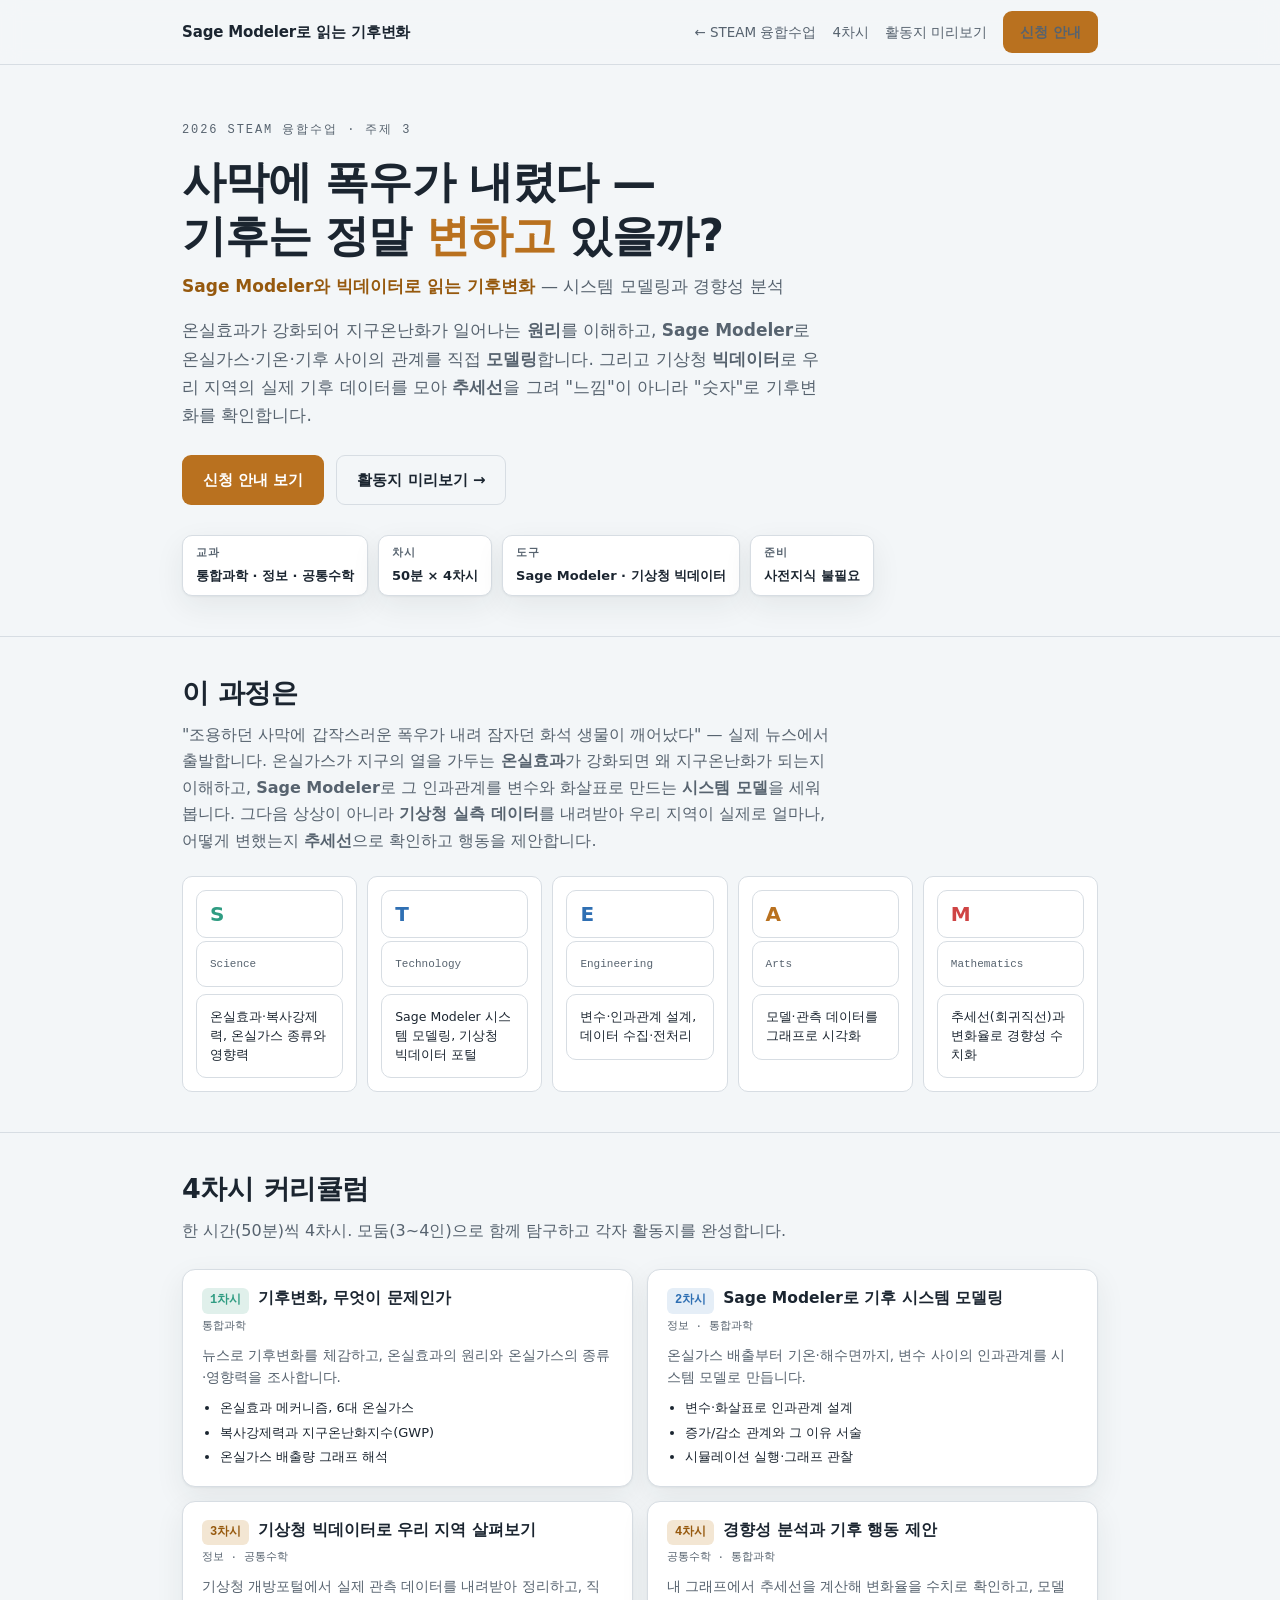
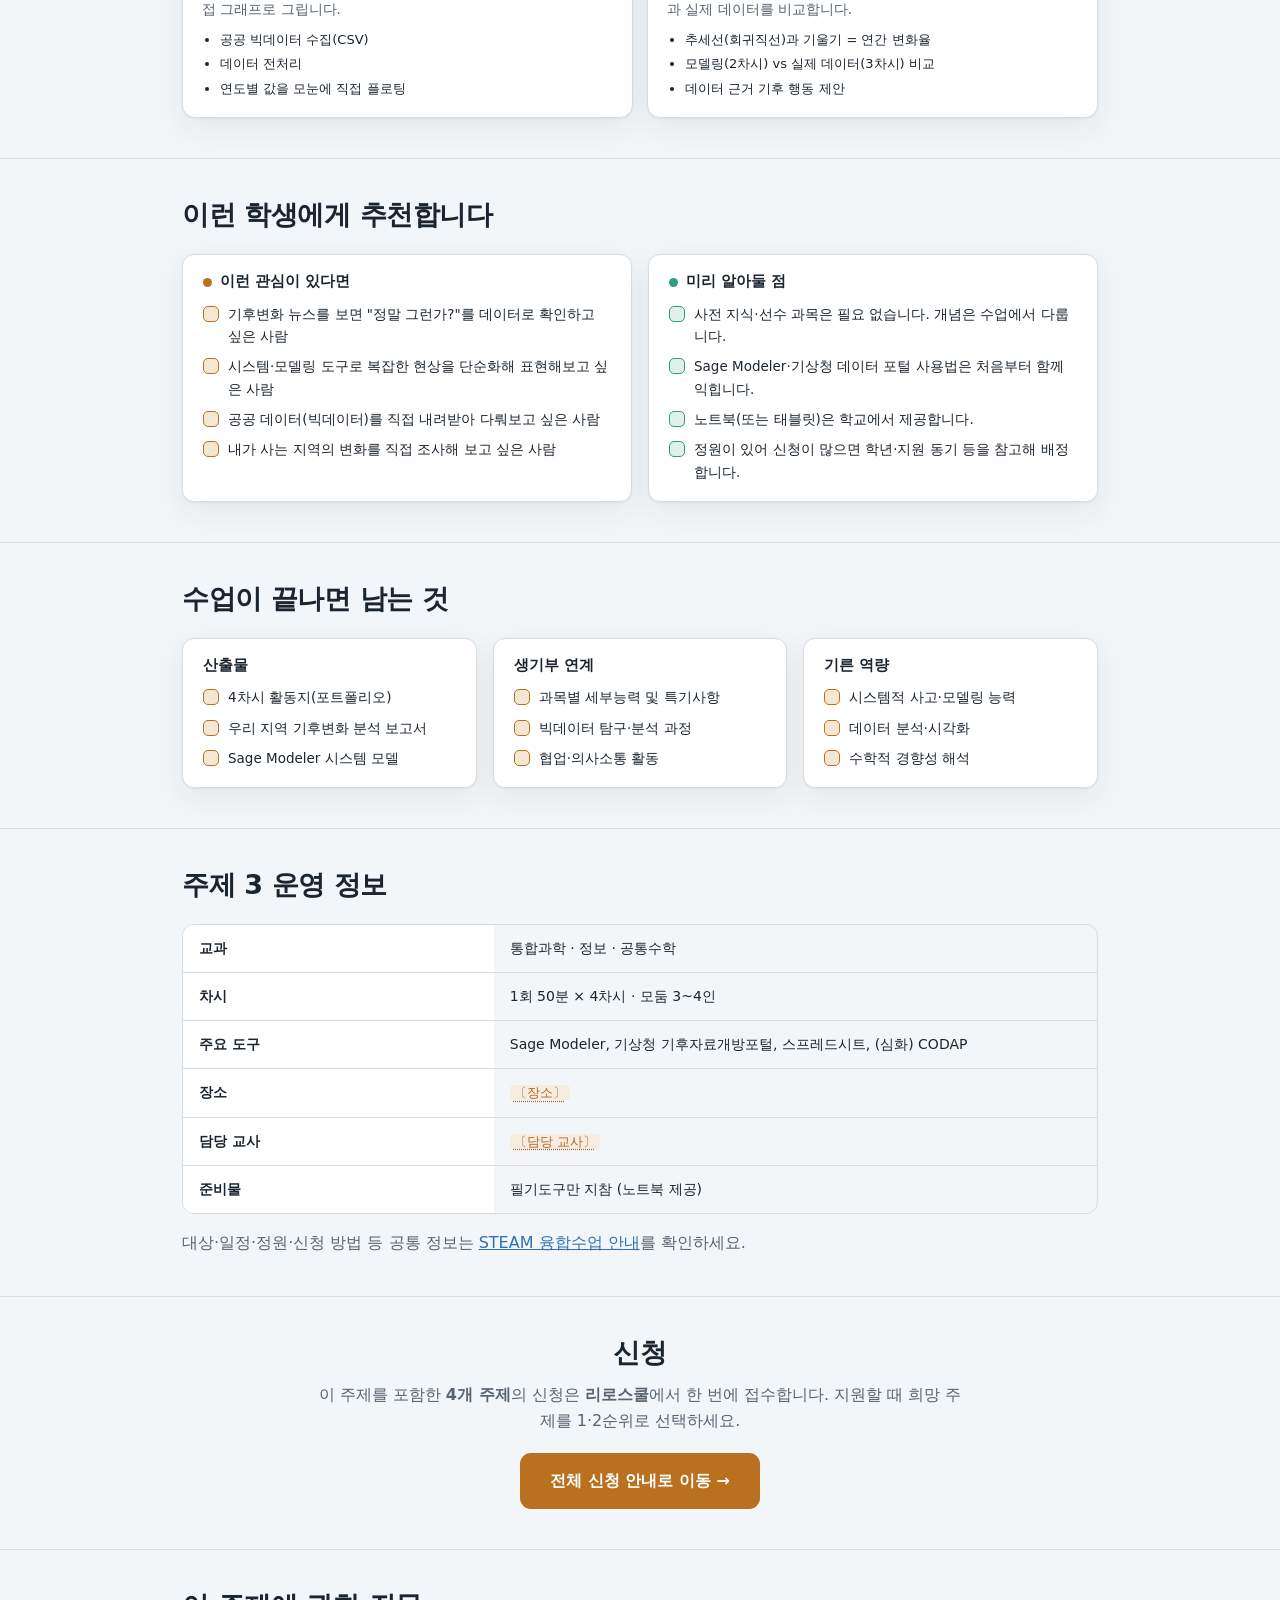
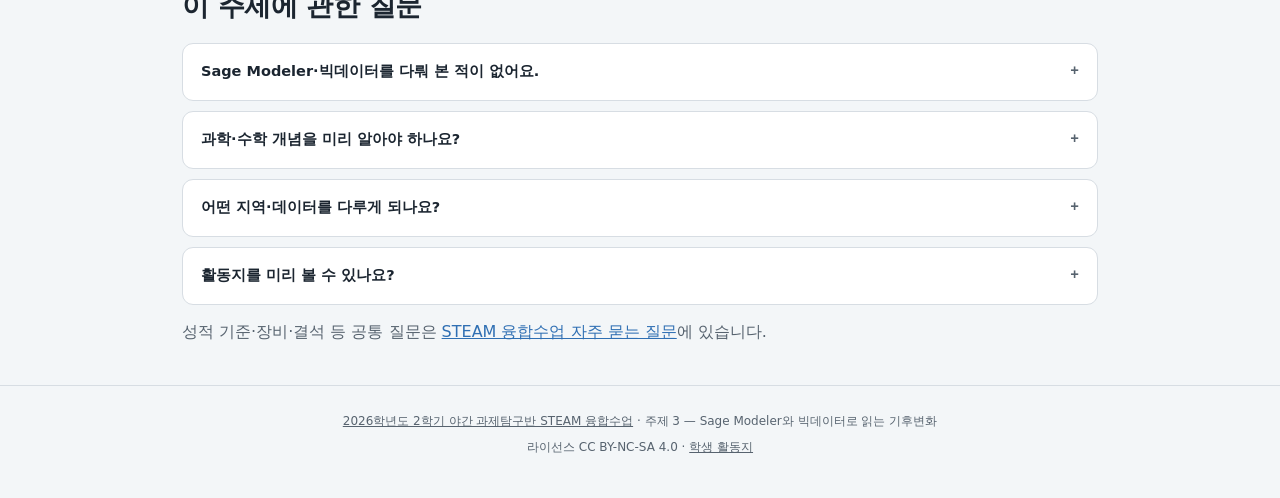
==== climate-modeling/index.html @ 99e0a5b5 "주제 3 추가: Sage Modeler와 빅데이터로 읽는 기후변화 (융합11 재구성) - climate-modeling/index.html: 주제 소개 (STEAM 매핑, 4차시 " ====
<!doctype html>
<html lang="ko">
<head>
<meta charset="utf-8">
<meta name="viewport" content="width=device-width, initial-scale=1">
<title>Sage Modeler와 빅데이터로 읽는 기후변화 — 시스템 모델링과 경향성 분석</title>
<meta name="description" content="통합과학·정보·공통수학을 잇는 4차시 STEAM 융합수업. 온실효과·지구온난화를 Sage Modeler로 시스템 모델링하고, 기상청 빅데이터로 우리 지역의 기후변화 경향성을 분석합니다.">
<link rel="icon" href="../favicon.svg">
<meta name="color-scheme" content="light dark">
<meta property="og:title" content="Sage Modeler와 빅데이터로 읽는 기후변화 — 시스템 모델링과 경향성 분석">
<meta property="og:description" content="온실효과부터 시스템 모델링, 기상청 빅데이터, 추세선 분석까지 — 기후변화를 데이터로 읽는 4차시 STEAM 융합수업.">
<meta property="og:type" content="website">

<!-- =========================================================================
  이 페이지는 STEAM 융합수업의 '주제 3' 상세 소개입니다.
  일정·정원·담당·신청 등 공통 정보와 신청 접수는 상위 허브(../index.html)에서 관리합니다.
  이 페이지에서 바꿀 것은 〔담당 교사〕〔장소〕 정도입니다.
========================================================================== -->

<style>
*,*::before,*::after{box-sizing:border-box}
html{color-scheme:light dark;scroll-behavior:smooth;scroll-padding-top:70px}
@media (prefers-reduced-motion:reduce){html{scroll-behavior:auto}}
img{max-width:100%}
[hidden]{display:none!important}

:root{
  --paper:#f3f6f8; --card:#ffffff; --ink:#1b2530; --ink-soft:#57636f; --line:#d7dde3;
  --acid:#cf4444; --base:#2f6fb3; --neutral:#2f9c82;
  --warm:#b9711f; --warm-deep:#96590e; --warm-bg:#f3e6d3;
  --acid-bg:#f8e7e6; --base-bg:#e5eef7; --neutral-bg:#e0f0eb;
  --tbd:#b06a2e; --tbd-bg:#f6ecdf;
  --shadow:0 1px 2px rgba(27,37,48,.05),0 10px 30px rgba(27,37,48,.07);
  --f-disp:"Gothic A1","IBM Plex Sans KR",system-ui,sans-serif;
  --f-body:"IBM Plex Sans KR","Noto Sans KR",system-ui,sans-serif;
  --f-mono:"IBM Plex Mono",ui-monospace,monospace;
}
@media (prefers-color-scheme:dark){:root:not([data-theme="light"]){
  --paper:#11171e; --card:#1a2330; --ink:#e7edf3; --ink-soft:#9aa7b4; --line:#2b3745;
  --acid:#e97a7a; --base:#7db2e2; --neutral:#54c6a8;
  --warm:#e2a355; --warm-deep:#f0bd7c; --warm-bg:#3a2c18;
  --acid-bg:#3a2422; --base-bg:#1e2f42; --neutral-bg:#163027;
  --tbd:#dba06a; --tbd-bg:#332a1e;
  --shadow:0 1px 2px rgba(0,0,0,.3),0 12px 34px rgba(0,0,0,.4);
}}
:root[data-theme="dark"]{
  --paper:#11171e; --card:#1a2330; --ink:#e7edf3; --ink-soft:#9aa7b4; --line:#2b3745;
  --acid:#e97a7a; --base:#7db2e2; --neutral:#54c6a8;
  --warm:#e2a355; --warm-deep:#f0bd7c; --warm-bg:#3a2c18;
  --acid-bg:#3a2422; --base-bg:#1e2f42; --neutral-bg:#163027;
  --tbd:#dba06a; --tbd-bg:#332a1e;
  --shadow:0 1px 2px rgba(0,0,0,.3),0 12px 34px rgba(0,0,0,.4);
}

body{margin:0;background:var(--paper);color:var(--ink);font-family:var(--f-body);
  font-size:16px;line-height:1.65;-webkit-text-size-adjust:100%}
h1,h2,h3{font-family:var(--f-disp);line-height:1.22;margin:0;text-wrap:balance}
p{margin:0}
a{color:var(--base)}
.wrap{max-width:960px;margin:0 auto;padding:0 22px}
.eyebrow{font-family:var(--f-mono);font-size:12px;letter-spacing:.16em;text-transform:uppercase;color:var(--ink-soft)}
.tbd{color:var(--tbd);background:var(--tbd-bg);border-radius:4px;padding:0 4px;
  text-decoration:underline dotted;text-underline-offset:3px;white-space:nowrap;font-size:.94em}

.top{position:sticky;top:0;z-index:20;background:var(--paper);border-bottom:1px solid var(--line)}
@supports (backdrop-filter:blur(1px)){.top{background:color-mix(in srgb,var(--paper) 84%,transparent);backdrop-filter:blur(9px)}}
.top-in{max-width:960px;margin:0 auto;padding:11px 22px;display:flex;align-items:center;gap:14px}
.top strong{font-family:var(--f-disp);font-weight:800;font-size:15px;letter-spacing:-.01em}
.top nav{margin-left:auto;display:flex;gap:16px;align-items:center}
.top nav a{font-size:13.5px;color:var(--ink-soft);text-decoration:none}
.top nav a:hover{color:var(--ink)}
.btn{font-family:var(--f-body);font-weight:600;font-size:14px;text-decoration:none;border-radius:9px;
  padding:9px 16px;display:inline-flex;align-items:center;gap:7px;cursor:pointer;border:1px solid transparent}
.btn-primary{background:var(--warm);color:#fff}
.btn-primary:hover{background:var(--warm-deep)}
.btn-ghost{background:transparent;color:var(--ink);border-color:var(--line)}
.btn-ghost:hover{border-color:var(--warm)}
.btn:focus-visible,.top nav a:focus-visible{outline:2px solid var(--warm);outline-offset:2px}
@media (max-width:640px){.top nav a.hide-sm{display:none}}

.hero{padding:56px 0 40px}
.hero h1{font-size:clamp(28px,5vw,44px);font-weight:800;letter-spacing:-.022em;margin:14px 0 10px}
.hero .tag{color:var(--warm)}
.hero .title-line{font-family:var(--f-disp);font-weight:700;font-size:clamp(14px,2vw,17px);
  color:var(--warm-deep);margin:0 0 16px}
.hero .title-line span{color:var(--ink-soft);font-weight:500}
.hero p.sub{max-width:60ch;font-size:clamp(15px,2vw,17px);color:var(--ink-soft)}
.hero .actions{display:flex;gap:12px;flex-wrap:wrap;margin-top:26px}
.hero .btn{padding:12px 20px;font-size:15px}
.chips{display:flex;flex-wrap:wrap;gap:10px;margin-top:30px}
.chip{background:var(--card);border:1px solid var(--line);border-radius:10px;padding:9px 13px;
  font-size:13px;display:flex;flex-direction:column;gap:2px;box-shadow:var(--shadow)}
.chip b{font-family:var(--f-mono);font-size:10.5px;letter-spacing:.08em;text-transform:uppercase;color:var(--ink-soft);font-weight:600}
.chip span{font-weight:600}

section.blk{padding:40px 0;border-top:1px solid var(--line)}
section.blk > .wrap > h2{font-size:clamp(20px,3vw,27px);font-weight:800;letter-spacing:-.015em}
section.blk > .wrap > p.intro{margin-top:12px;max-width:64ch;color:var(--ink-soft)}

.steam{display:grid;grid-template-columns:repeat(5,1fr);gap:10px;margin-top:22px}
@media (max-width:860px){.steam{grid-template-columns:1fr 1fr 1fr}}
@media (max-width:520px){.steam{grid-template-columns:1fr 1fr}}
.steam div{border:1px solid var(--line);border-radius:10px;padding:13px;background:var(--card)}
.steam .k{font-family:var(--f-disp);font-weight:800;font-size:20px;line-height:1}
.steam .t{font-size:11px;font-family:var(--f-mono);color:var(--ink-soft);margin:3px 0 7px}
.steam .d{font-size:12.5px;line-height:1.5}
.steam div:nth-child(1) .k{color:var(--neutral)}
.steam div:nth-child(2) .k{color:var(--base)}
.steam div:nth-child(3) .k{color:var(--base)}
.steam div:nth-child(4) .k{color:var(--warm)}
.steam div:nth-child(5) .k{color:var(--acid)}

.curr{display:grid;grid-template-columns:1fr 1fr;gap:14px;margin-top:24px}
@media (max-width:720px){.curr{grid-template-columns:1fr}}
.lesson{background:var(--card);border:1px solid var(--line);border-radius:13px;padding:18px 19px;box-shadow:var(--shadow)}
.lesson .h{display:flex;align-items:baseline;gap:9px}
.lesson .n{font-family:var(--f-mono);font-weight:600;font-size:12px;padding:3px 8px;border-radius:6px;background:var(--neutral-bg);color:var(--neutral)}
.lesson:nth-child(2) .n{background:var(--base-bg);color:var(--base)}
.lesson:nth-child(3) .n,.lesson:nth-child(4) .n{background:var(--warm-bg);color:var(--warm-deep)}
.lesson h3{font-size:15.5px;font-weight:700}
.lesson .sub{font-family:var(--f-mono);font-size:11px;color:var(--ink-soft);margin-top:3px}
.lesson p{font-size:13.5px;color:var(--ink-soft);margin-top:9px}
.lesson ul{margin:9px 0 0;padding-left:18px;font-size:13px}
.lesson li{margin-top:3px}

.two-col{display:grid;grid-template-columns:1fr 1fr;gap:16px;margin-top:22px}
.three-col{grid-template-columns:1fr 1fr 1fr}
@media (max-width:720px){.two-col,.three-col{grid-template-columns:1fr}}
.panel{background:var(--card);border:1px solid var(--line);border-radius:12px;padding:18px 20px;box-shadow:var(--shadow)}
.panel h3{font-size:14.5px;font-weight:700;display:flex;gap:8px;align-items:center}
.panel h3 .dot{width:9px;height:9px;border-radius:50%;flex:none}
.panel ul{margin:12px 0 0;padding:0;list-style:none;display:flex;flex-direction:column;gap:8px}
.panel li{font-size:13.5px;display:flex;gap:9px;align-items:flex-start}
.panel li::before{content:"";width:16px;height:16px;flex:none;margin-top:3px;border-radius:5px;
  background:var(--warm-bg);border:1px solid var(--warm)}
.panel.note li::before{background:var(--neutral-bg);border-color:var(--neutral)}

.tbl-wrap{overflow-x:auto;margin-top:22px;border:1px solid var(--line);border-radius:12px}
table{border-collapse:collapse;width:100%;font-size:14px;min-width:420px}
th,td{text-align:left;padding:12px 16px;border-bottom:1px solid var(--line)}
tr:last-child th,tr:last-child td{border-bottom:none}
th{width:34%;background:var(--card);font-family:var(--f-disp);font-weight:700;white-space:nowrap}

#apply .wrap{text-align:center}
.cta-big{margin-top:18px;font-size:16px;font-weight:700;padding:15px 30px;background:var(--warm);color:#fff;
  text-decoration:none;border-radius:11px;display:inline-flex;gap:9px;align-items:center}
.cta-big:hover{background:var(--warm-deep)}
.cta-big:focus-visible{outline:2px solid var(--warm);outline-offset:3px}

.faq{margin-top:20px;display:flex;flex-direction:column;gap:10px}
details{background:var(--card);border:1px solid var(--line);border-radius:11px;padding:2px 18px}
summary{font-weight:600;font-size:14.5px;padding:14px 0;cursor:pointer;list-style:none;display:flex;justify-content:space-between;gap:12px}
summary::-webkit-details-marker{display:none}
summary::after{content:"+";font-family:var(--f-mono);color:var(--ink-soft)}
details[open] summary::after{content:"–"}
details p{font-size:13.5px;color:var(--ink-soft);padding:0 0 16px}

footer{border-top:1px solid var(--line);padding:26px 22px 40px;text-align:center;font-size:12px;color:var(--ink-soft)}
footer a{color:var(--ink-soft)}
</style>
</head>
<body>

<header class="top">
  <div class="top-in">
    <strong>Sage Modeler로 읽는 기후변화</strong>
    <nav>
      <a href="../">← STEAM 융합수업</a>
      <a href="#curriculum" class="hide-sm">4차시</a>
      <a href="activity.html" class="hide-sm">활동지 미리보기</a>
      <a href="../#apply" class="btn btn-primary">신청 안내</a>
    </nav>
  </div>
</header>

<main>
  <section class="hero">
    <div class="wrap">
      <div class="eyebrow">2026 STEAM 융합수업 · 주제 3</div>
      <h1>사막에 폭우가 내렸다 —<br>기후는 정말 <span class="tag">변하고</span> 있을까?</h1>
      <p class="title-line">Sage Modeler와 빅데이터로 읽는 기후변화 <span>— 시스템 모델링과 경향성 분석</span></p>
      <p class="sub">온실효과가 강화되어 지구온난화가 일어나는 <b>원리</b>를 이해하고,
        <b>Sage Modeler</b>로 온실가스·기온·기후 사이의 관계를 직접 <b>모델링</b>합니다.
        그리고 기상청 <b>빅데이터</b>로 우리 지역의 실제 기후 데이터를 모아 <b>추세선</b>을 그려
        "느낌"이 아니라 "숫자"로 기후변화를 확인합니다.</p>
      <div class="actions">
        <a href="../#apply" class="btn btn-primary">신청 안내 보기</a>
        <a href="activity.html" class="btn btn-ghost">활동지 미리보기 →</a>
      </div>
      <div class="chips">
        <div class="chip"><b>교과</b><span>통합과학 · 정보 · 공통수학</span></div>
        <div class="chip"><b>차시</b><span>50분 × 4차시</span></div>
        <div class="chip"><b>도구</b><span>Sage Modeler · 기상청 빅데이터</span></div>
        <div class="chip"><b>준비</b><span>사전지식 불필요</span></div>
      </div>
    </div>
  </section>

  <section class="blk" id="about">
    <div class="wrap">
      <h2>이 과정은</h2>
      <p class="intro">"조용하던 사막에 갑작스러운 폭우가 내려 잠자던 화석 생물이 깨어났다" — 실제 뉴스에서 출발합니다.
        온실가스가 지구의 열을 가두는 <b>온실효과</b>가 강화되면 왜 지구온난화가 되는지 이해하고,
        <b>Sage Modeler</b>로 그 인과관계를 변수와 화살표로 만드는 <b>시스템 모델</b>을 세워 봅니다.
        그다음 상상이 아니라 <b>기상청 실측 데이터</b>를 내려받아 우리 지역이 실제로 얼마나, 어떻게 변했는지
        <b>추세선</b>으로 확인하고 행동을 제안합니다.</p>
      <div class="steam">
        <div><div class="k">S</div><div class="t">Science</div><div class="d">온실효과·복사강제력, 온실가스 종류와 영향력</div></div>
        <div><div class="k">T</div><div class="t">Technology</div><div class="d">Sage Modeler 시스템 모델링, 기상청 빅데이터 포털</div></div>
        <div><div class="k">E</div><div class="t">Engineering</div><div class="d">변수·인과관계 설계, 데이터 수집·전처리</div></div>
        <div><div class="k">A</div><div class="t">Arts</div><div class="d">모델·관측 데이터를 그래프로 시각화</div></div>
        <div><div class="k">M</div><div class="t">Mathematics</div><div class="d">추세선(회귀직선)과 변화율로 경향성 수치화</div></div>
      </div>
    </div>
  </section>

  <section class="blk" id="curriculum">
    <div class="wrap">
      <h2>4차시 커리큘럼</h2>
      <p class="intro">한 시간(50분)씩 4차시. 모둠(3~4인)으로 함께 탐구하고 각자 활동지를 완성합니다.</p>
      <div class="curr">
        <div class="lesson">
          <div class="h"><span class="n">1차시</span><h3>기후변화, 무엇이 문제인가</h3></div>
          <div class="sub">통합과학</div>
          <p>뉴스로 기후변화를 체감하고, 온실효과의 원리와 온실가스의 종류·영향력을 조사합니다.</p>
          <ul><li>온실효과 메커니즘, 6대 온실가스</li><li>복사강제력과 지구온난화지수(GWP)</li><li>온실가스 배출량 그래프 해석</li></ul>
        </div>
        <div class="lesson">
          <div class="h"><span class="n">2차시</span><h3>Sage Modeler로 기후 시스템 모델링</h3></div>
          <div class="sub">정보 · 통합과학</div>
          <p>온실가스 배출부터 기온·해수면까지, 변수 사이의 인과관계를 시스템 모델로 만듭니다.</p>
          <ul><li>변수·화살표로 인과관계 설계</li><li>증가/감소 관계와 그 이유 서술</li><li>시뮬레이션 실행·그래프 관찰</li></ul>
        </div>
        <div class="lesson">
          <div class="h"><span class="n">3차시</span><h3>기상청 빅데이터로 우리 지역 살펴보기</h3></div>
          <div class="sub">정보 · 공통수학</div>
          <p>기상청 개방포털에서 실제 관측 데이터를 내려받아 정리하고, 직접 그래프로 그립니다.</p>
          <ul><li>공공 빅데이터 수집(CSV)</li><li>데이터 전처리</li><li>연도별 값을 모눈에 직접 플로팅</li></ul>
        </div>
        <div class="lesson">
          <div class="h"><span class="n">4차시</span><h3>경향성 분석과 기후 행동 제안</h3></div>
          <div class="sub">공통수학 · 통합과학</div>
          <p>내 그래프에서 추세선을 계산해 변화율을 수치로 확인하고, 모델과 실제 데이터를 비교합니다.</p>
          <ul><li>추세선(회귀직선)과 기울기 = 연간 변화율</li><li>모델링(2차시) vs 실제 데이터(3차시) 비교</li><li>데이터 근거 기후 행동 제안</li></ul>
        </div>
      </div>
    </div>
  </section>

  <section class="blk">
    <div class="wrap">
      <h2>이런 학생에게 추천합니다</h2>
      <div class="two-col">
        <div class="panel">
          <h3><span class="dot" style="background:var(--warm)"></span>이런 관심이 있다면</h3>
          <ul>
            <li>기후변화 뉴스를 보면 "정말 그런가?"를 데이터로 확인하고 싶은 사람</li>
            <li>시스템·모델링 도구로 복잡한 현상을 단순화해 표현해보고 싶은 사람</li>
            <li>공공 데이터(빅데이터)를 직접 내려받아 다뤄보고 싶은 사람</li>
            <li>내가 사는 지역의 변화를 직접 조사해 보고 싶은 사람</li>
          </ul>
        </div>
        <div class="panel note">
          <h3><span class="dot" style="background:var(--neutral)"></span>미리 알아둘 점</h3>
          <ul>
            <li>사전 지식·선수 과목은 필요 없습니다. 개념은 수업에서 다룹니다.</li>
            <li>Sage Modeler·기상청 데이터 포털 사용법은 처음부터 함께 익힙니다.</li>
            <li>노트북(또는 태블릿)은 학교에서 제공합니다.</li>
            <li>정원이 있어 신청이 많으면 학년·지원 동기 등을 참고해 배정합니다.</li>
          </ul>
        </div>
      </div>
    </div>
  </section>

  <section class="blk">
    <div class="wrap">
      <h2>수업이 끝나면 남는 것</h2>
      <div class="two-col three-col">
        <div class="panel"><h3>산출물</h3><ul><li>4차시 활동지(포트폴리오)</li><li>우리 지역 기후변화 분석 보고서</li><li>Sage Modeler 시스템 모델</li></ul></div>
        <div class="panel"><h3>생기부 연계</h3><ul><li>과목별 세부능력 및 특기사항</li><li>빅데이터 탐구·분석 과정</li><li>협업·의사소통 활동</li></ul></div>
        <div class="panel"><h3>기른 역량</h3><ul><li>시스템적 사고·모델링 능력</li><li>데이터 분석·시각화</li><li>수학적 경향성 해석</li></ul></div>
      </div>
    </div>
  </section>

  <section class="blk" id="info">
    <div class="wrap">
      <h2>주제 3 운영 정보</h2>
      <div class="tbl-wrap">
        <table>
          <tbody>
            <tr><th>교과</th><td>통합과학 · 정보 · 공통수학</td></tr>
            <tr><th>차시</th><td>1회 50분 × 4차시 · 모둠 3~4인</td></tr>
            <tr><th>주요 도구</th><td>Sage Modeler, 기상청 기후자료개방포털, 스프레드시트, (심화) CODAP</td></tr>
            <tr><th>장소</th><td><span class="tbd">〔장소〕</span></td></tr>
            <tr><th>담당 교사</th><td><span class="tbd">〔담당 교사〕</span></td></tr>
            <tr><th>준비물</th><td>필기도구만 지참 (노트북 제공)</td></tr>
          </tbody>
        </table>
      </div>
      <p class="intro" style="margin-top:16px">대상·일정·정원·신청 방법 등 공통 정보는
        <a href="../#info">STEAM 융합수업 안내</a>를 확인하세요.</p>
    </div>
  </section>

  <section class="blk" id="apply">
    <div class="wrap" style="text-align:center">
      <h2>신청</h2>
      <p class="intro" style="margin:12px auto 0">이 주제를 포함한 <b>4개 주제</b>의 신청은
        <b>리로스쿨</b>에서 한 번에 접수합니다. 지원할 때 희망 주제를 1·2순위로 선택하세요.</p>
      <a class="cta-big" href="../#apply">전체 신청 안내로 이동 →</a>
    </div>
  </section>

  <section class="blk">
    <div class="wrap">
      <h2>이 주제에 관한 질문</h2>
      <div class="faq">
        <details><summary>Sage Modeler·빅데이터를 다뤄 본 적이 없어요.</summary><p>괜찮습니다. 두 도구 모두 처음 쓰는 학생 기준으로 예제를 따라 하며 사용법부터 익힙니다.</p></details>
        <details><summary>과학·수학 개념을 미리 알아야 하나요?</summary><p>아니요. 온실효과, 복사강제력, 추세선(기울기) 개념은 모두 활동 안에서 처음부터 다룹니다.</p></details>
        <details><summary>어떤 지역·데이터를 다루게 되나요?</summary><p>기상청이 공개하는 관측 자료 중 폭염일수·열대야일수 등 지구온난화와 관련된 항목을 모둠이 정해 우리 지역(또는 원하는 지역) 데이터를 내려받아 분석합니다.</p></details>
        <details><summary>활동지를 미리 볼 수 있나요?</summary><p>네. <a href="activity.html">활동지 미리보기</a>에서 실제로 채우게 될 내용을 확인할 수 있습니다.</p></details>
      </div>
      <p class="intro" style="margin-top:14px">성적 기준·장비·결석 등 공통 질문은
        <a href="../#faq">STEAM 융합수업 자주 묻는 질문</a>에 있습니다.</p>
    </div>
  </section>
</main>

<footer>
  <p><a href="../">2026학년도 2학기 야간 과제탐구반 STEAM 융합수업</a> · 주제 3 — Sage Modeler와 빅데이터로 읽는 기후변화</p>
  <p style="margin-top:6px">라이선스 CC BY-NC-SA 4.0 · <a href="activity.html">학생 활동지</a></p>
</footer>

</body>
</html>
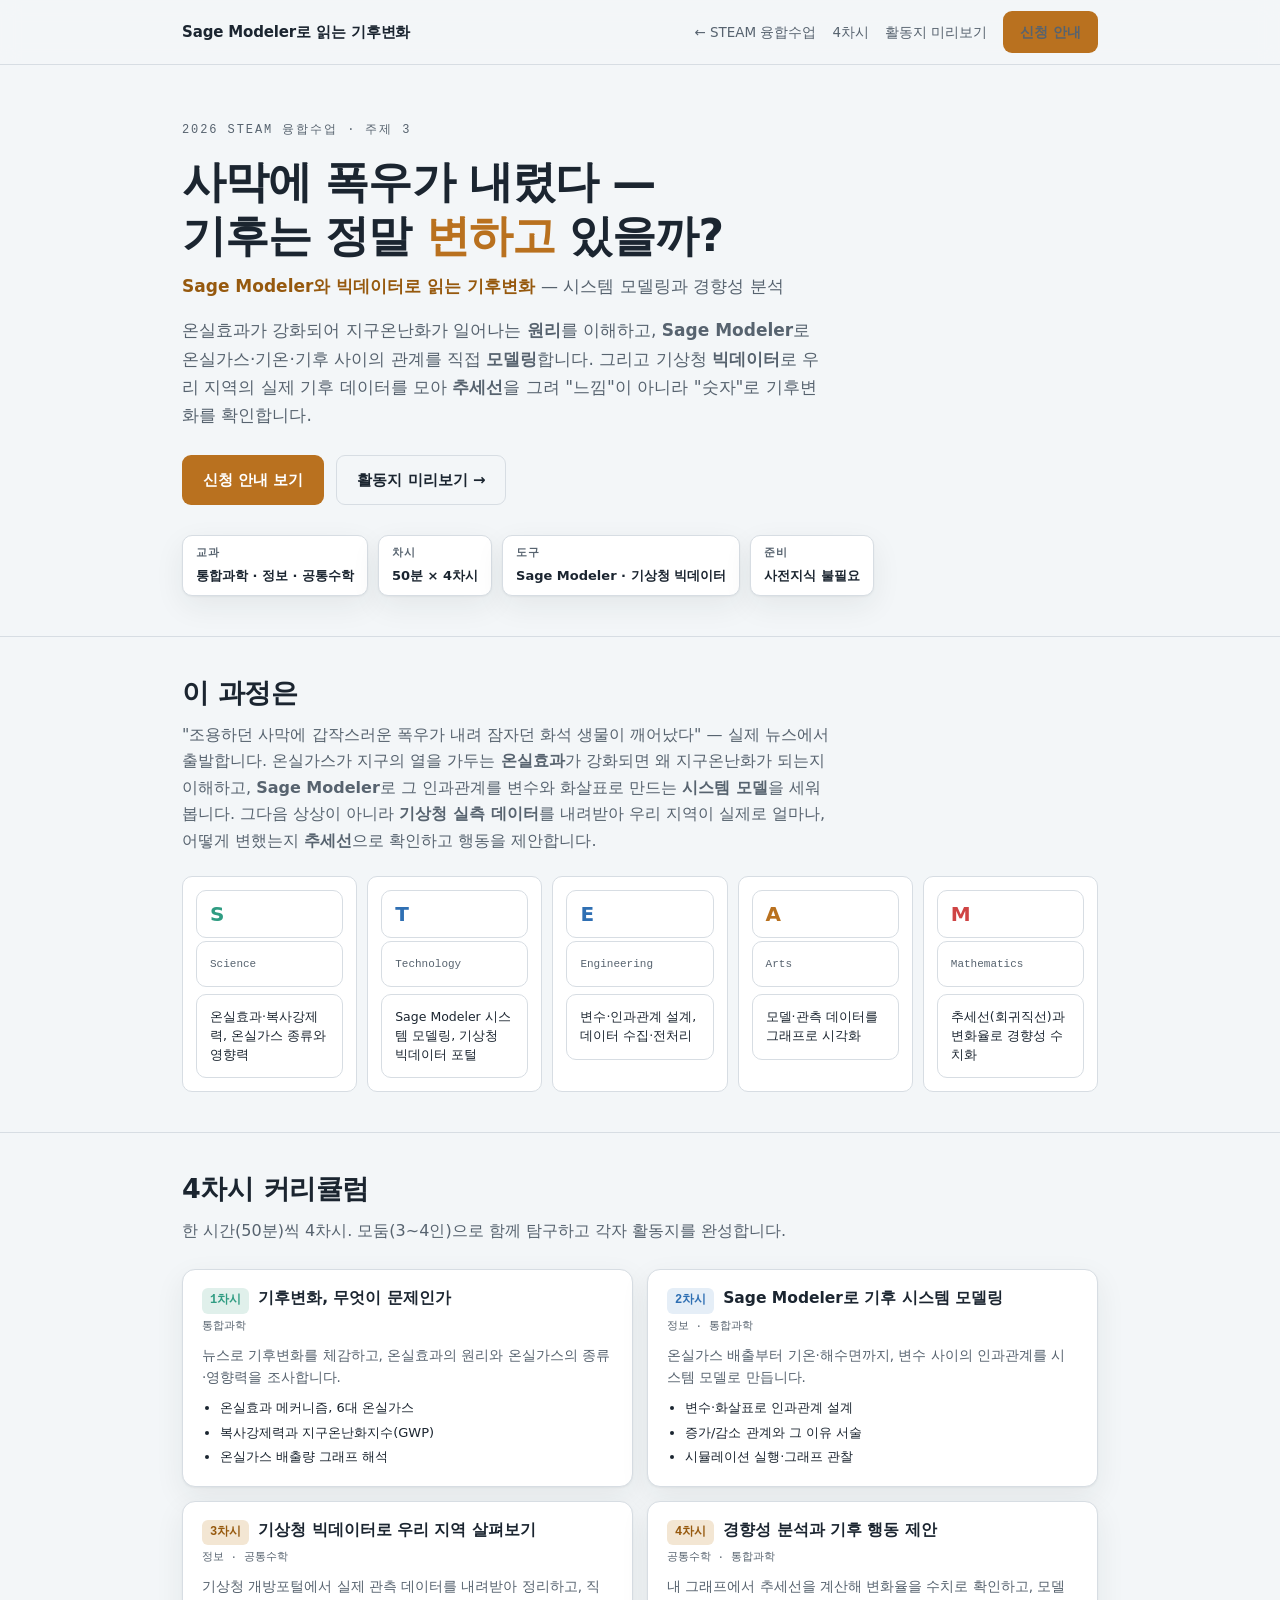
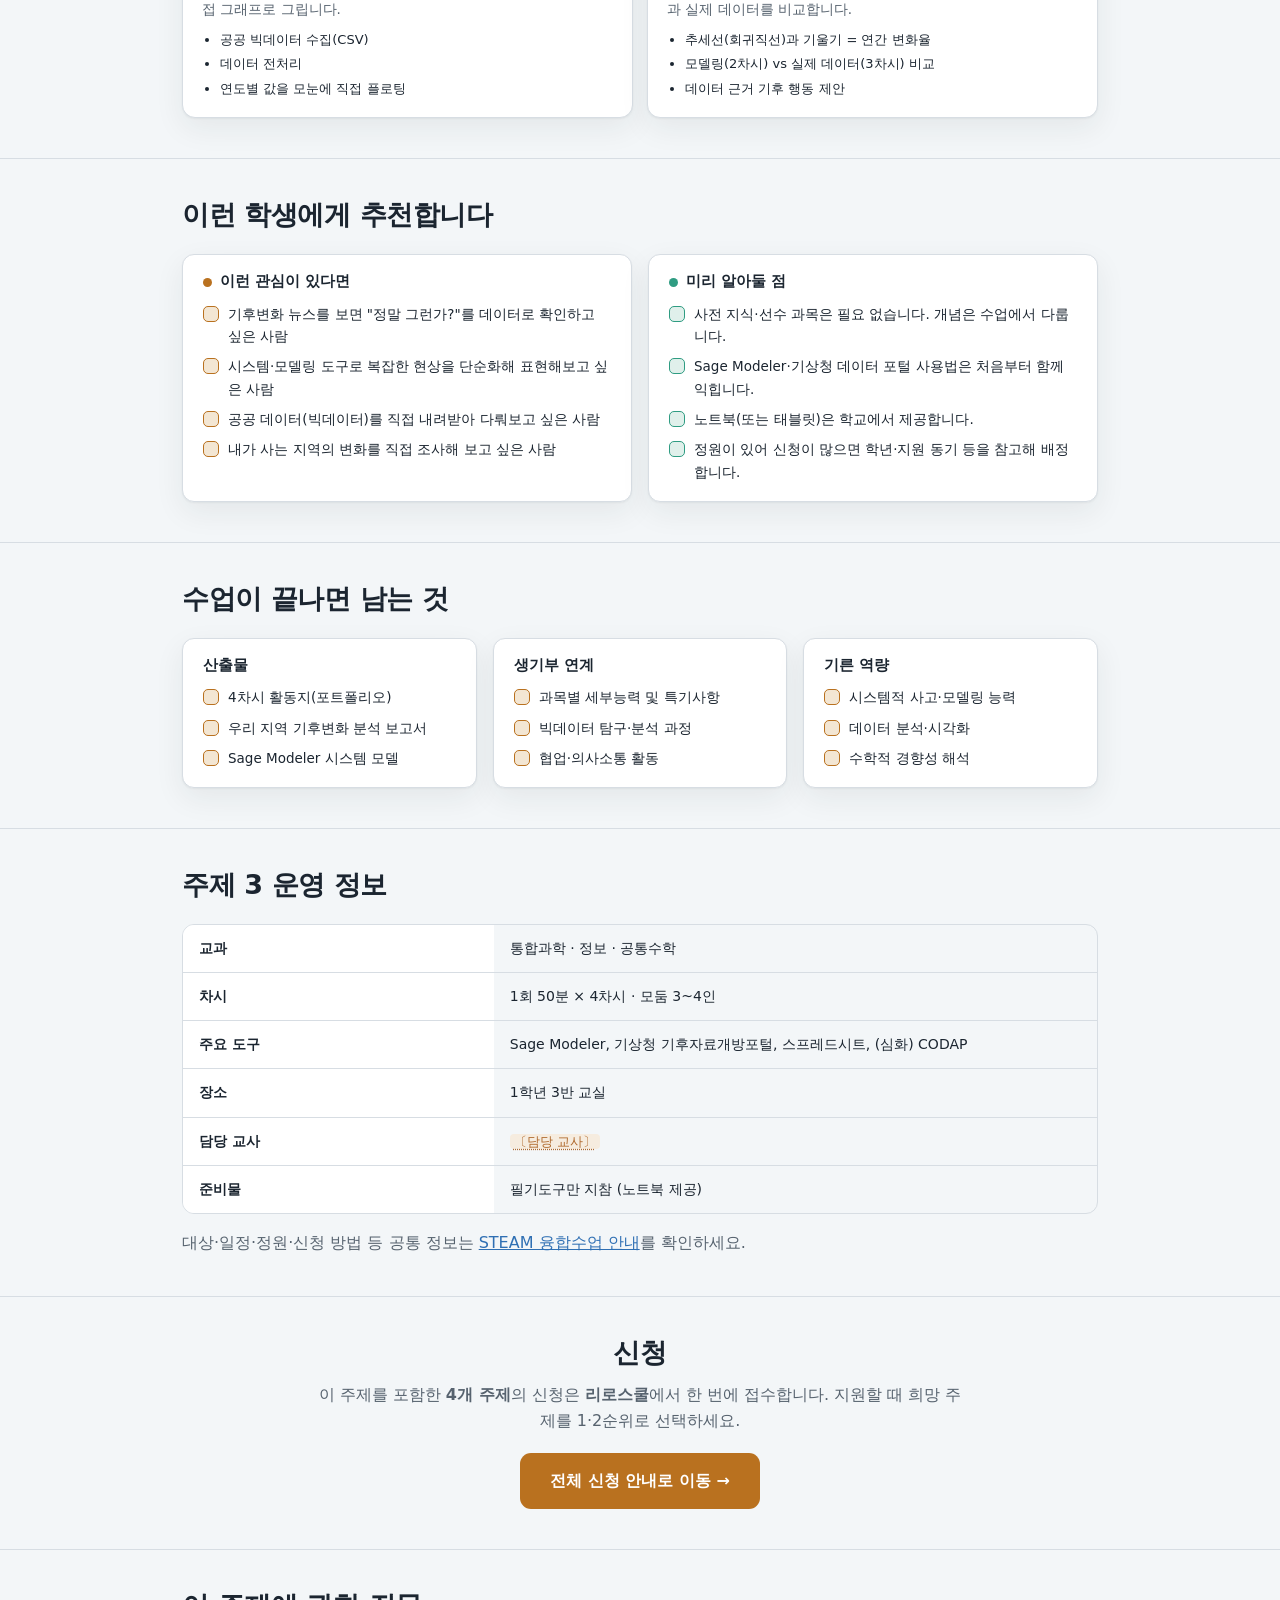
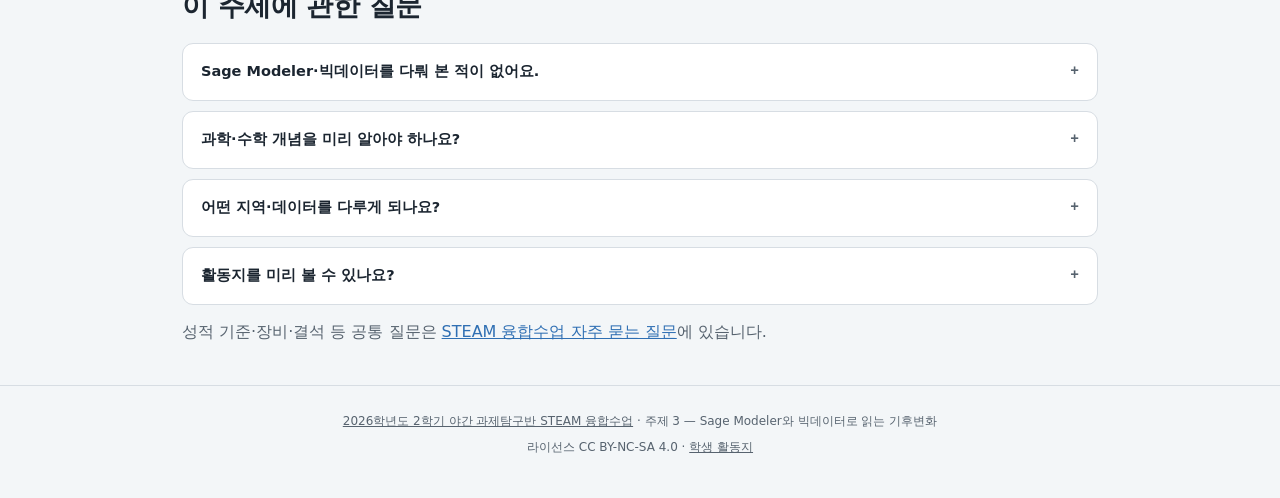
==== commit d59ded42: "운영 장소 확정 반영: 1학년 1~4반 교실 (주제별 배정) apps-script/DocGenerator.gs 커밋 누락분 추가 (제출 시 개별 문서 자동 생성 기능).  Co-A" ====
--- a/climate-modeling/index.html
+++ b/climate-modeling/index.html
@@ -14,7 +14,7 @@
 <!-- =========================================================================
   이 페이지는 STEAM 융합수업의 '주제 3' 상세 소개입니다.
   일정·정원·담당·신청 등 공통 정보와 신청 접수는 상위 허브(../index.html)에서 관리합니다.
-  이 페이지에서 바꿀 것은 〔담당 교사〕〔장소〕 정도입니다.
+  이 페이지에서 바꿀 것은 〔담당 교사〕 정도입니다. (장소는 1학년 3반 교실로 확정)
 ========================================================================== -->
 
 <style>
@@ -293,7 +293,7 @@
             <tr><th>교과</th><td>통합과학 · 정보 · 공통수학</td></tr>
             <tr><th>차시</th><td>1회 50분 × 4차시 · 모둠 3~4인</td></tr>
             <tr><th>주요 도구</th><td>Sage Modeler, 기상청 기후자료개방포털, 스프레드시트, (심화) CODAP</td></tr>
-            <tr><th>장소</th><td><span class="tbd">〔장소〕</span></td></tr>
+            <tr><th>장소</th><td>1학년 3반 교실</td></tr>
             <tr><th>담당 교사</th><td><span class="tbd">〔담당 교사〕</span></td></tr>
             <tr><th>준비물</th><td>필기도구만 지참 (노트북 제공)</td></tr>
           </tbody>
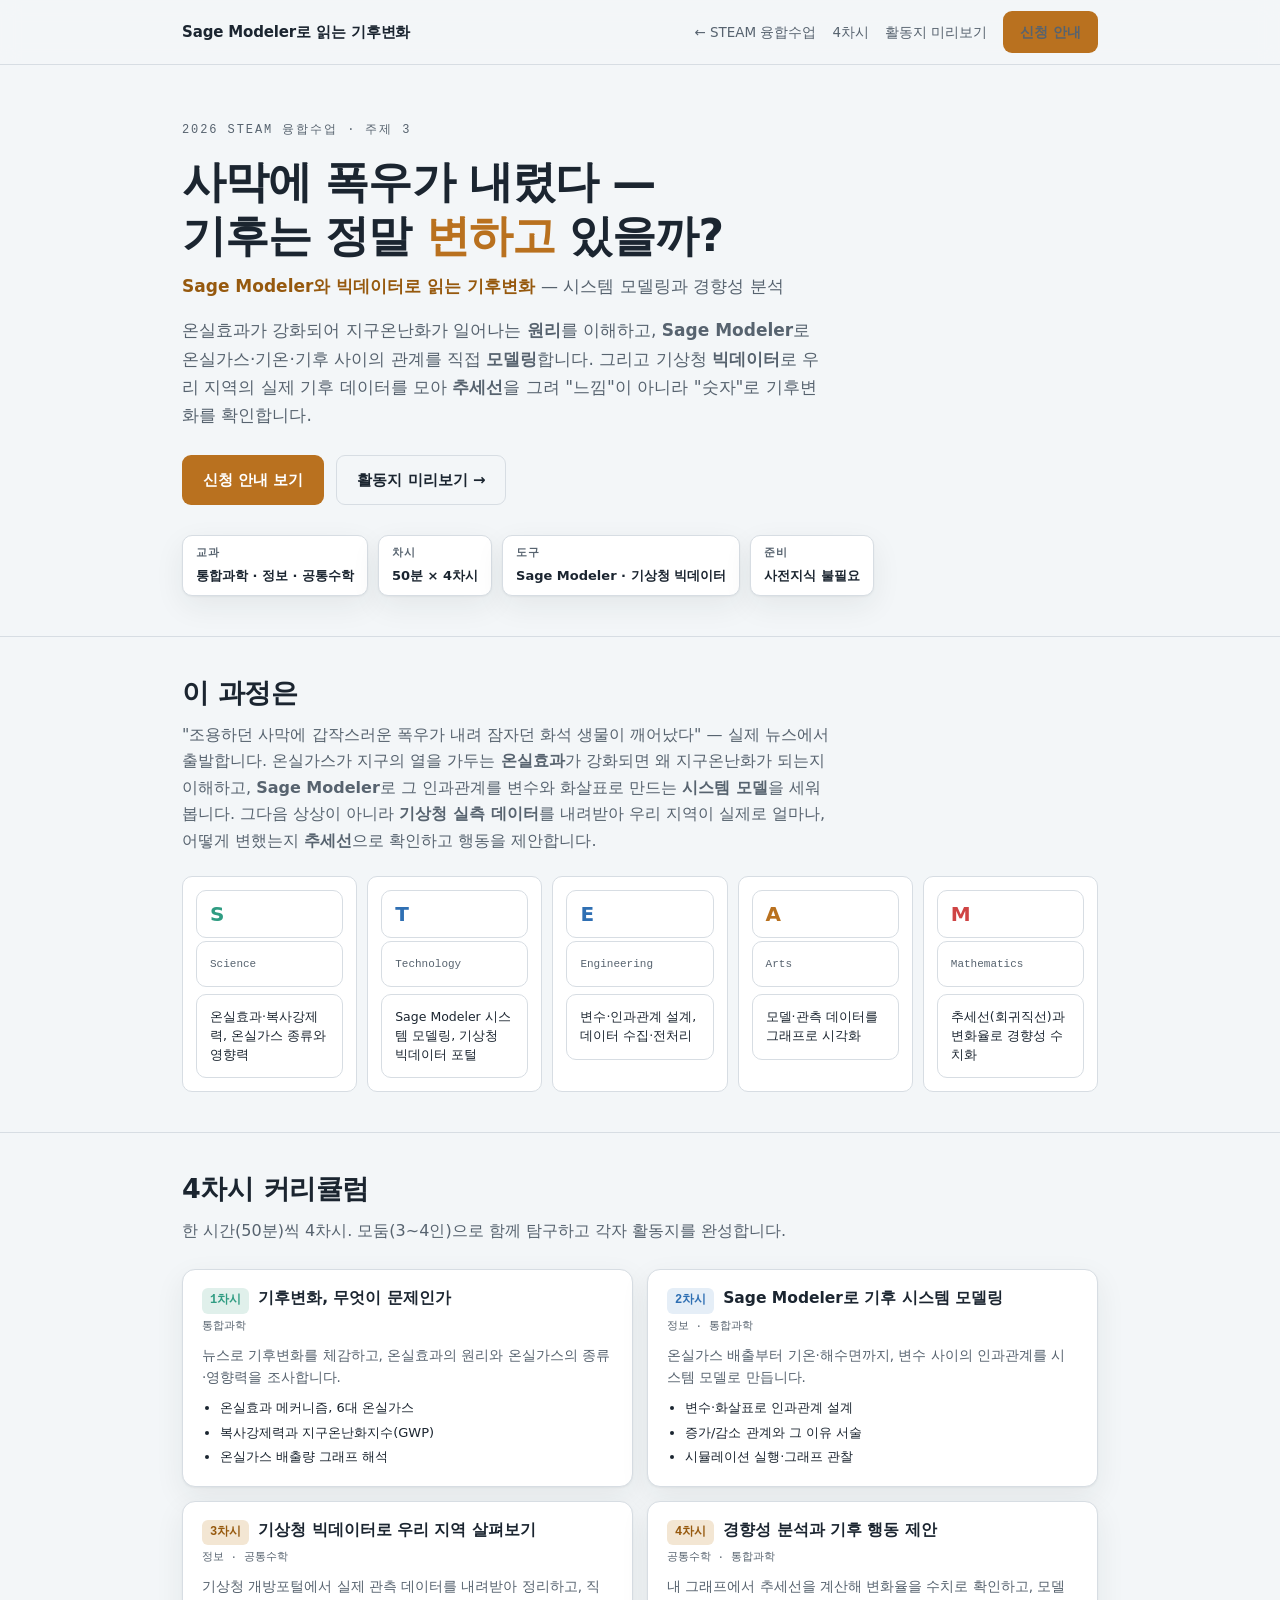
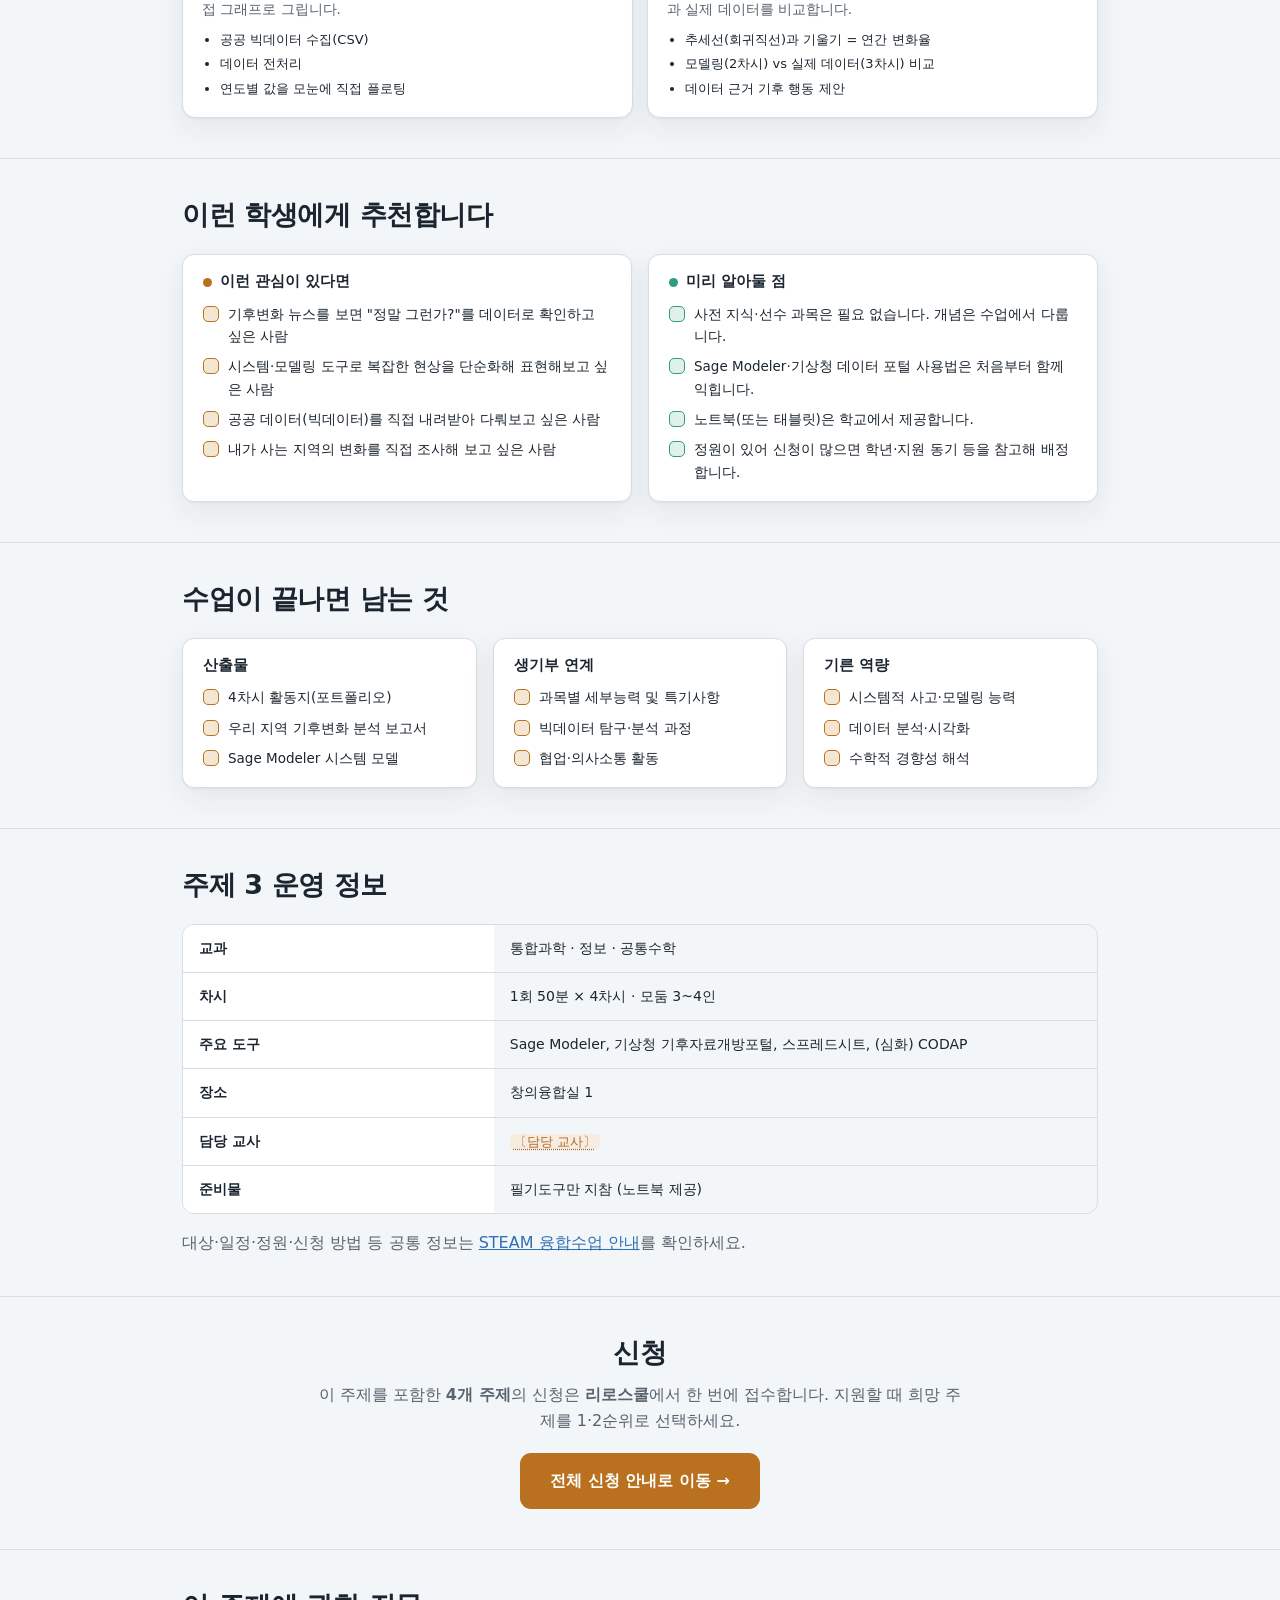
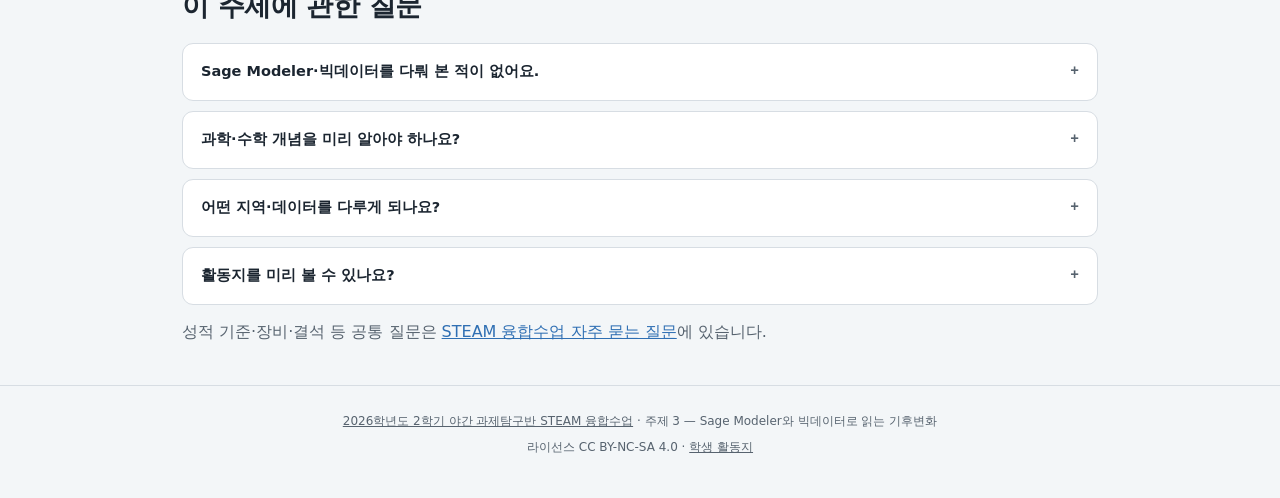
==== commit 68ff8751: "실제 운영 장소를 창의융합실 1로 정정 (1학년 1~4반 교실에서 변경) Co-Authored-By: Claude Sonnet 5 <noreply@anthropic.com>" ====
--- a/climate-modeling/index.html
+++ b/climate-modeling/index.html
@@ -14,7 +14,7 @@
 <!-- =========================================================================
   이 페이지는 STEAM 융합수업의 '주제 3' 상세 소개입니다.
   일정·정원·담당·신청 등 공통 정보와 신청 접수는 상위 허브(../index.html)에서 관리합니다.
-  이 페이지에서 바꿀 것은 〔담당 교사〕 정도입니다. (장소는 1학년 3반 교실로 확정)
+  이 페이지에서 바꿀 것은 〔담당 교사〕 정도입니다. (장소는 창의융합실 1로 확정)
 ========================================================================== -->
 
 <style>
@@ -293,7 +293,7 @@
             <tr><th>교과</th><td>통합과학 · 정보 · 공통수학</td></tr>
             <tr><th>차시</th><td>1회 50분 × 4차시 · 모둠 3~4인</td></tr>
             <tr><th>주요 도구</th><td>Sage Modeler, 기상청 기후자료개방포털, 스프레드시트, (심화) CODAP</td></tr>
-            <tr><th>장소</th><td>1학년 3반 교실</td></tr>
+            <tr><th>장소</th><td>창의융합실 1</td></tr>
             <tr><th>담당 교사</th><td><span class="tbd">〔담당 교사〕</span></td></tr>
             <tr><th>준비물</th><td>필기도구만 지참 (노트북 제공)</td></tr>
           </tbody>
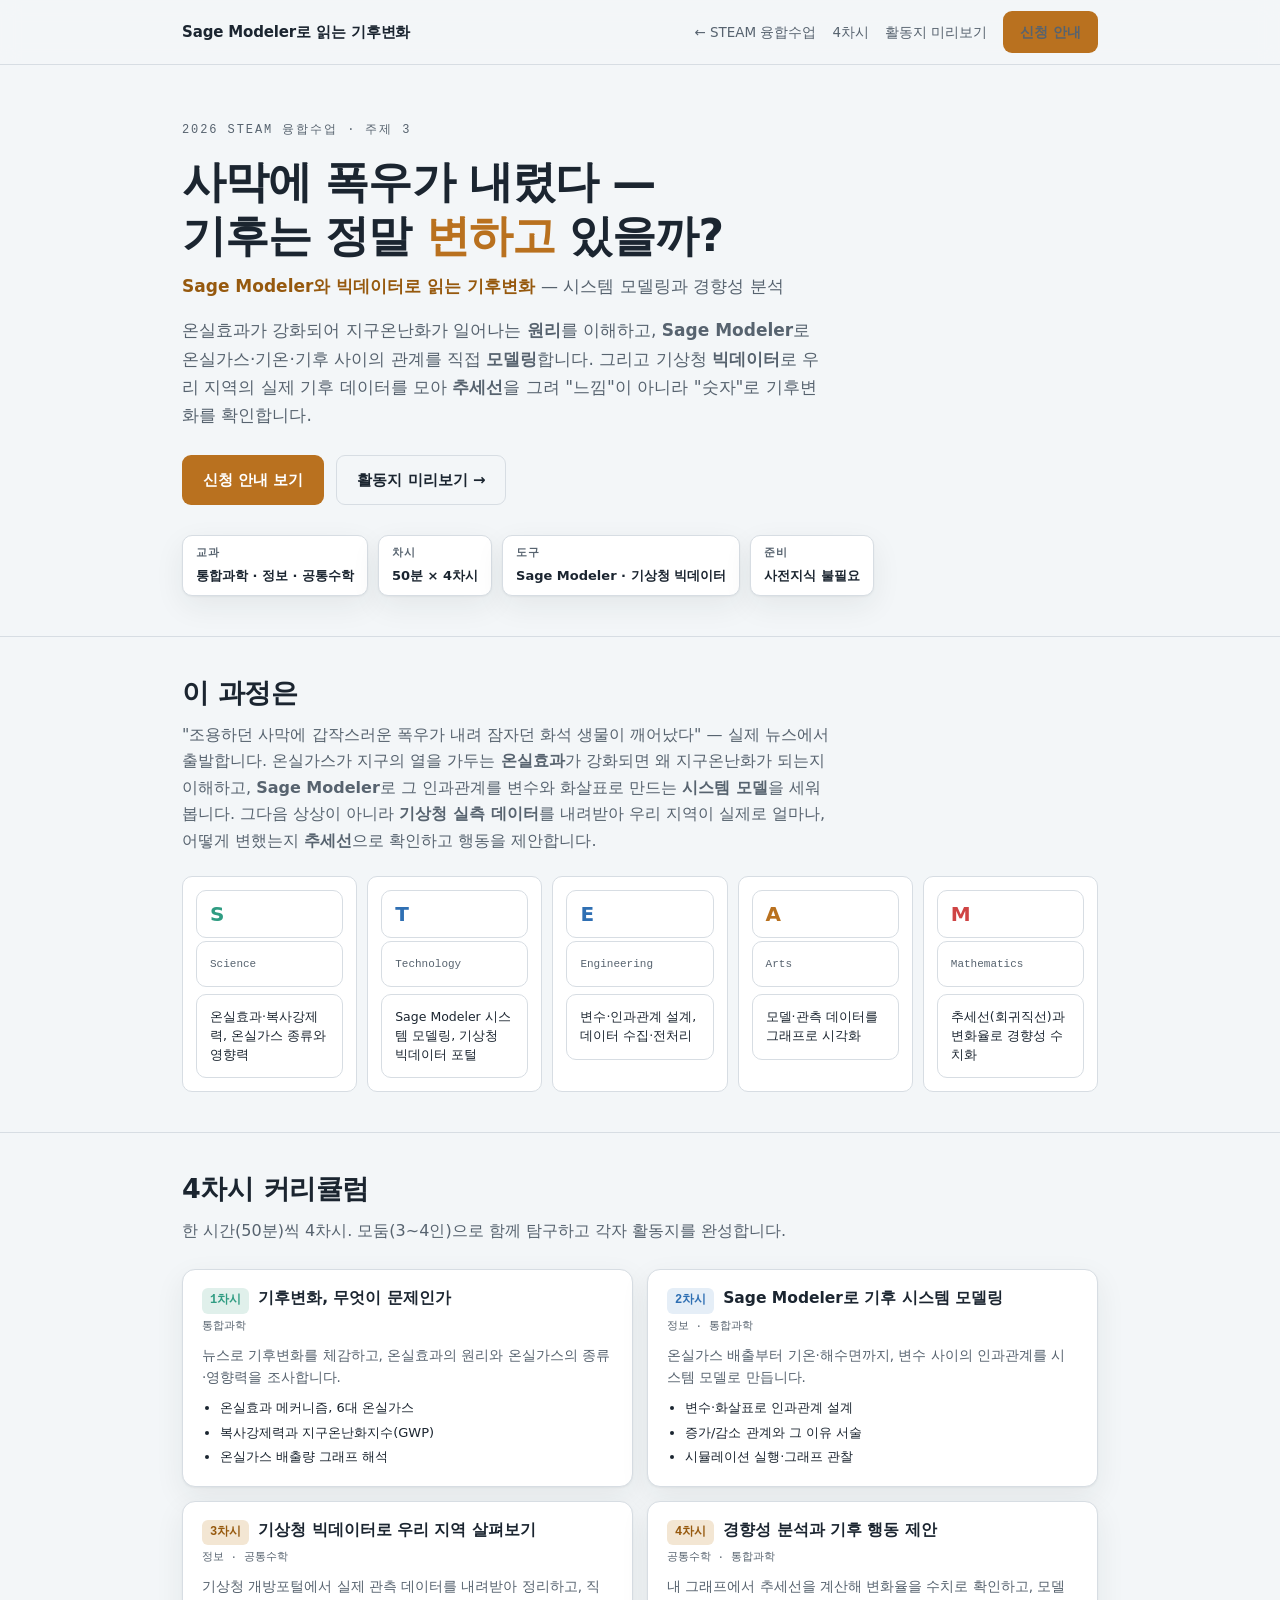
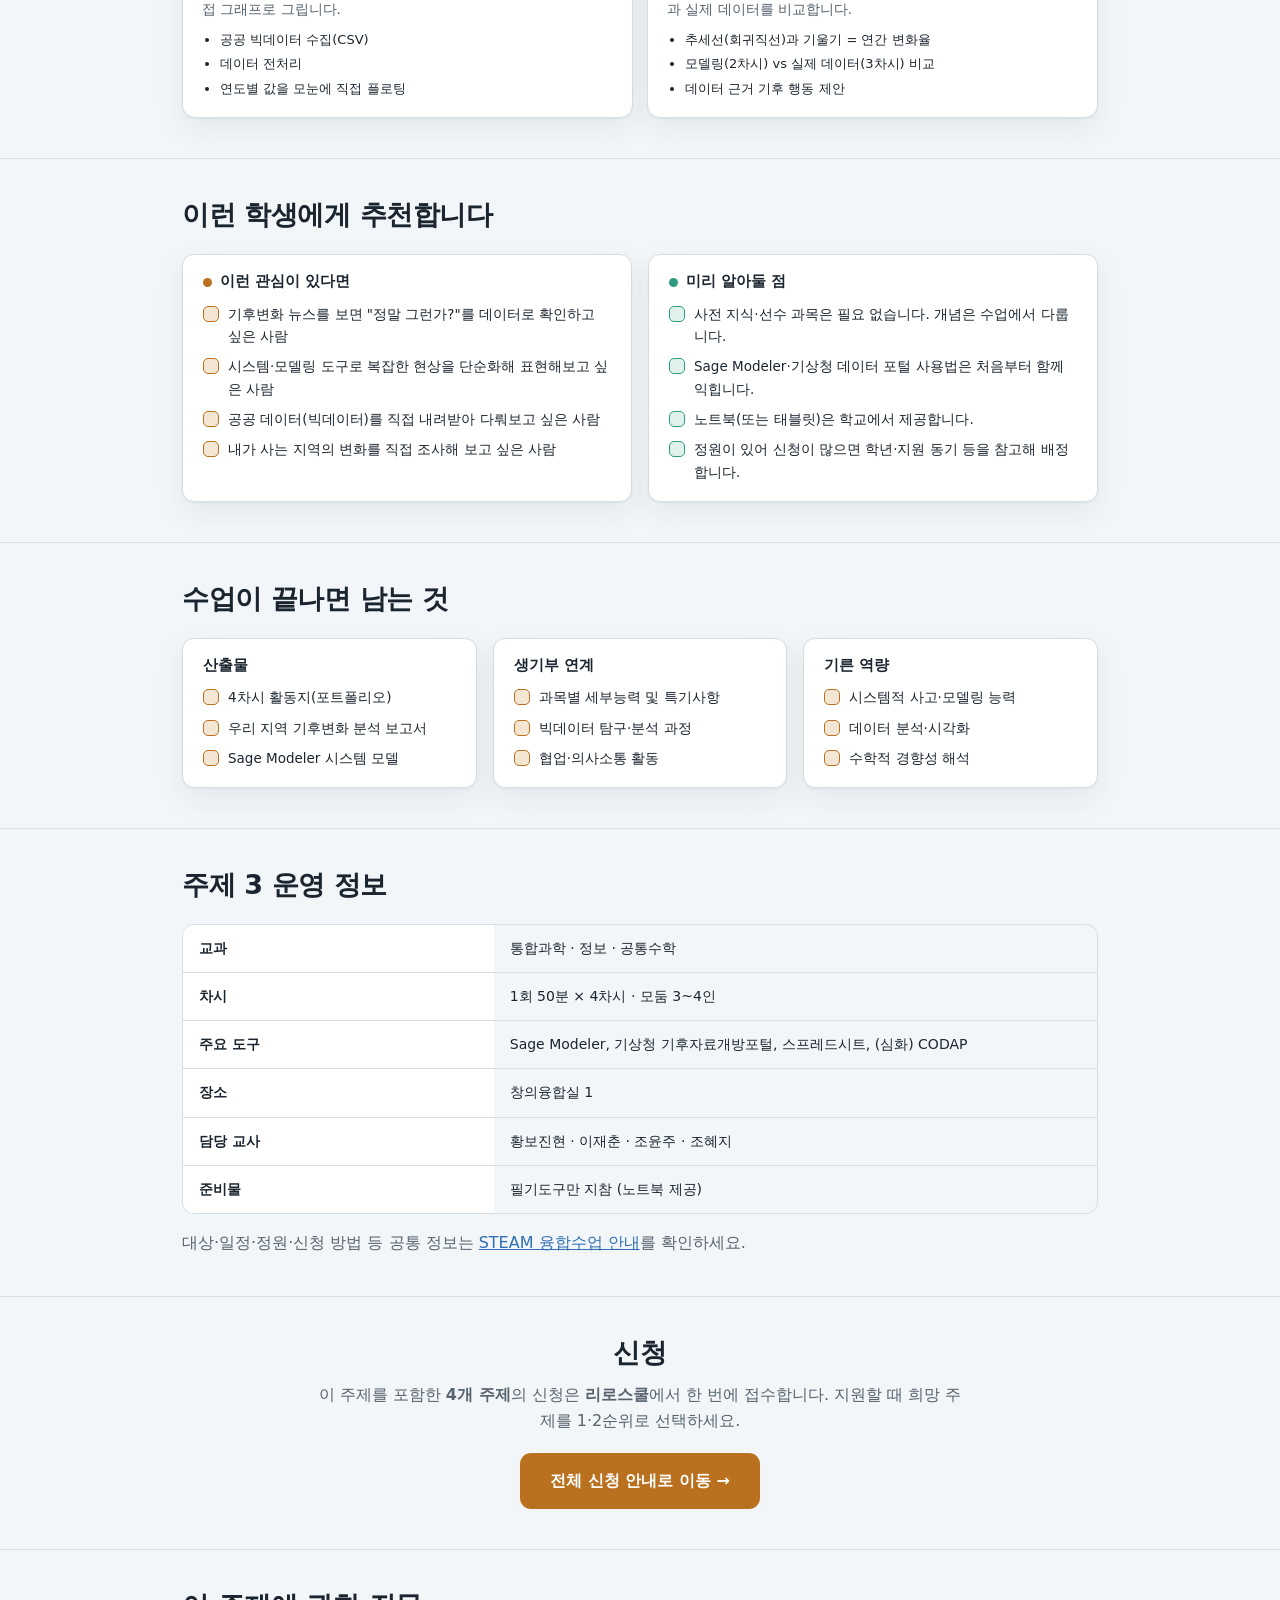
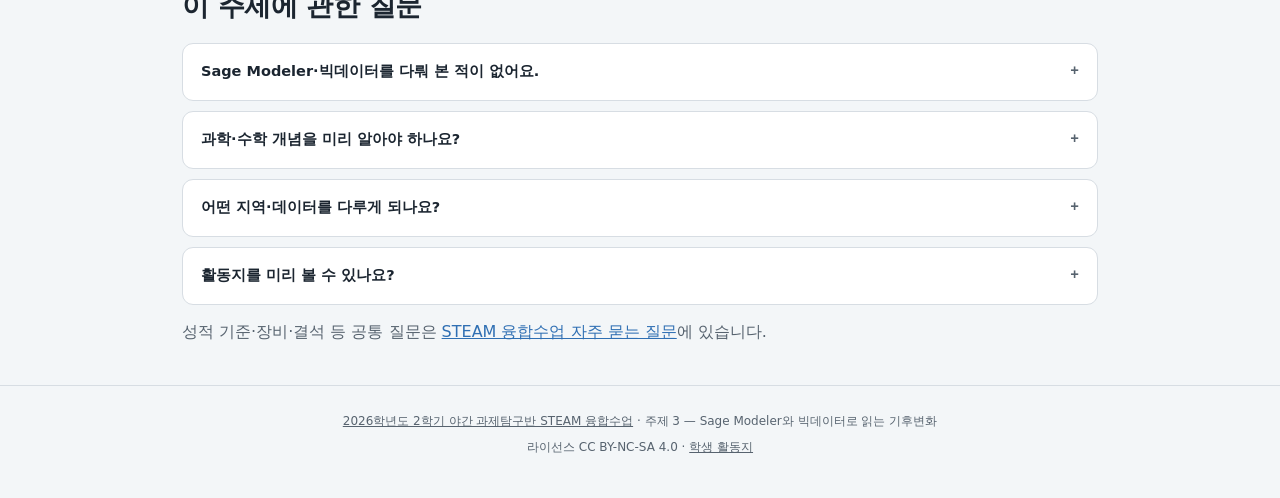
==== commit 9aed7926: "4개 주제 소개 페이지에도 담당 교사 4명 공동 표기 반영 Co-Authored-By: Claude Sonnet 5 <noreply@anthropic.com>" ====
--- a/climate-modeling/index.html
+++ b/climate-modeling/index.html
@@ -14,7 +14,7 @@
 <!-- =========================================================================
   이 페이지는 STEAM 융합수업의 '주제 3' 상세 소개입니다.
   일정·정원·담당·신청 등 공통 정보와 신청 접수는 상위 허브(../index.html)에서 관리합니다.
-  이 페이지에서 바꿀 것은 〔담당 교사〕 정도입니다. (장소는 창의융합실 1로 확정)
+  (장소는 창의융합실 1, 담당 교사는 4명 공동 표기로 확정)
 ========================================================================== -->
 
 <style>
@@ -294,7 +294,7 @@
             <tr><th>차시</th><td>1회 50분 × 4차시 · 모둠 3~4인</td></tr>
             <tr><th>주요 도구</th><td>Sage Modeler, 기상청 기후자료개방포털, 스프레드시트, (심화) CODAP</td></tr>
             <tr><th>장소</th><td>창의융합실 1</td></tr>
-            <tr><th>담당 교사</th><td><span class="tbd">〔담당 교사〕</span></td></tr>
+            <tr><th>담당 교사</th><td>황보진현 · 이재춘 · 조윤주 · 조혜지</td></tr>
             <tr><th>준비물</th><td>필기도구만 지참 (노트북 제공)</td></tr>
           </tbody>
         </table>
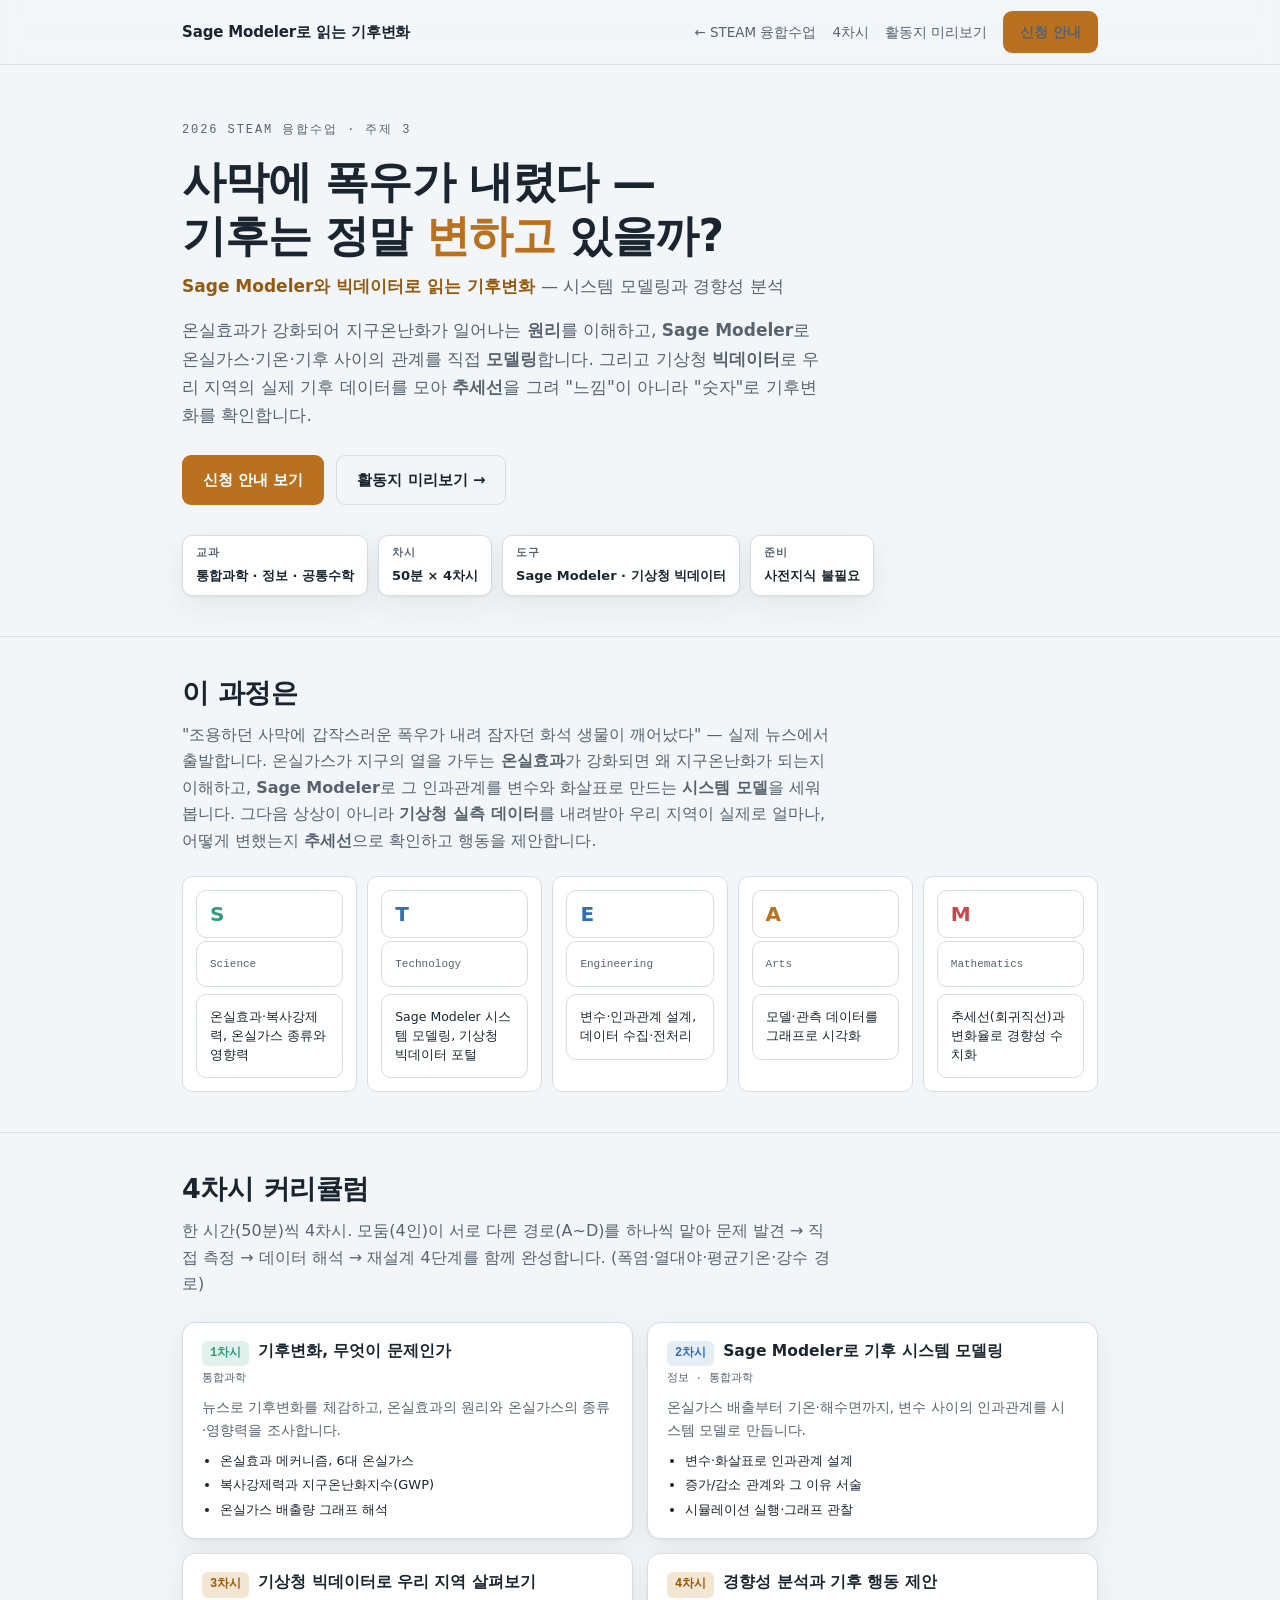
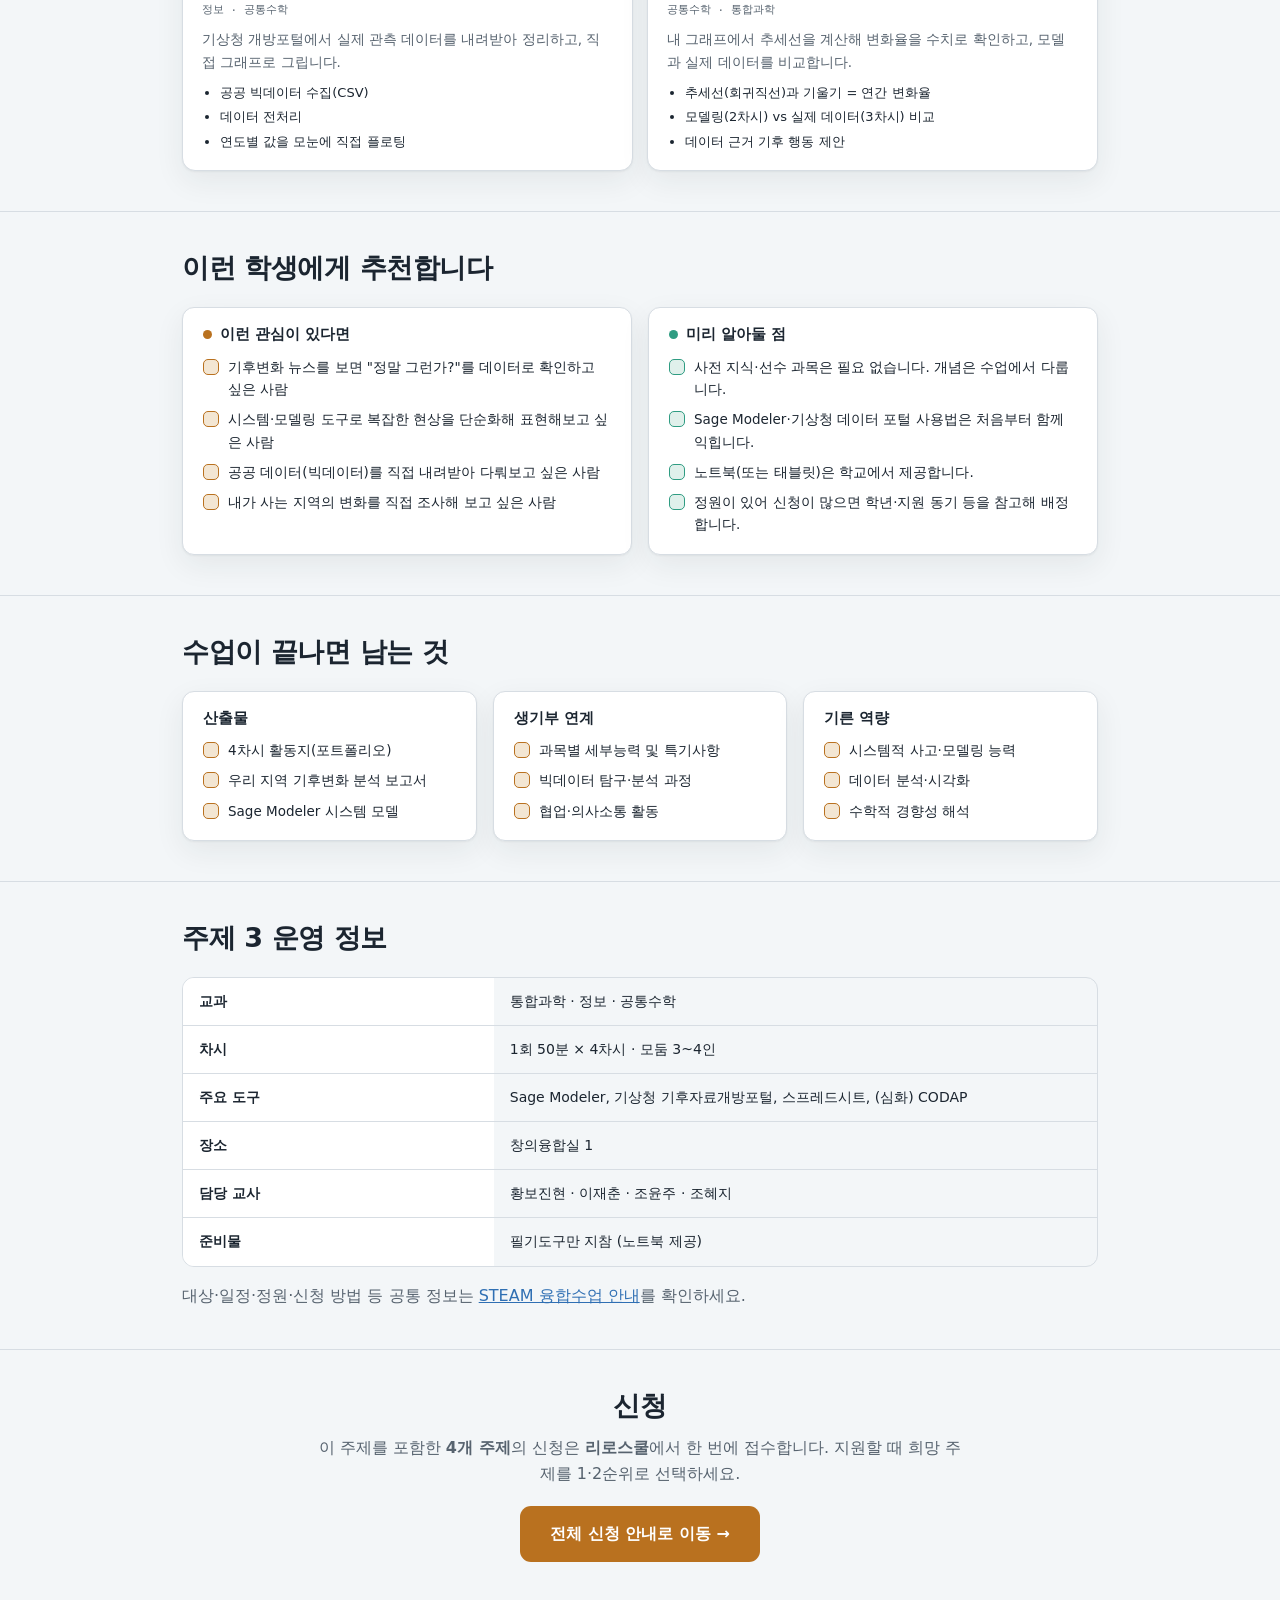
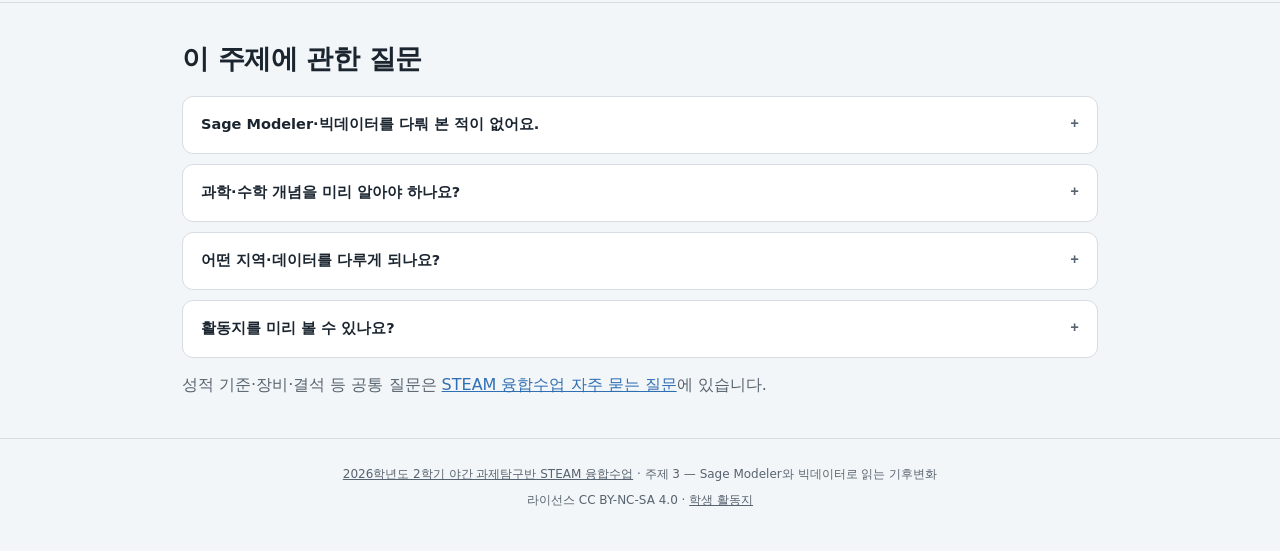
==== commit 6510a1fd: "활동지를 4단계 탐구 사이클 + 모둠원별 경로(A~D) 구조로 개편 - 문제 발견 → 직접 측정 → 데이터 해석 → 재설계 4단계를 차시에 연결하고, 모둠원 4명이 서로 다른 경로" ====
--- a/climate-modeling/index.html
+++ b/climate-modeling/index.html
@@ -217,7 +217,7 @@
   <section class="blk" id="curriculum">
     <div class="wrap">
       <h2>4차시 커리큘럼</h2>
-      <p class="intro">한 시간(50분)씩 4차시. 모둠(3~4인)으로 함께 탐구하고 각자 활동지를 완성합니다.</p>
+      <p class="intro">한 시간(50분)씩 4차시. 모둠(4인)이 서로 다른 경로(A~D)를 하나씩 맡아 문제 발견 → 직접 측정 → 데이터 해석 → 재설계 4단계를 함께 완성합니다. (폭염·열대야·평균기온·강수 경로)</p>
       <div class="curr">
         <div class="lesson">
           <div class="h"><span class="n">1차시</span><h3>기후변화, 무엇이 문제인가</h3></div>
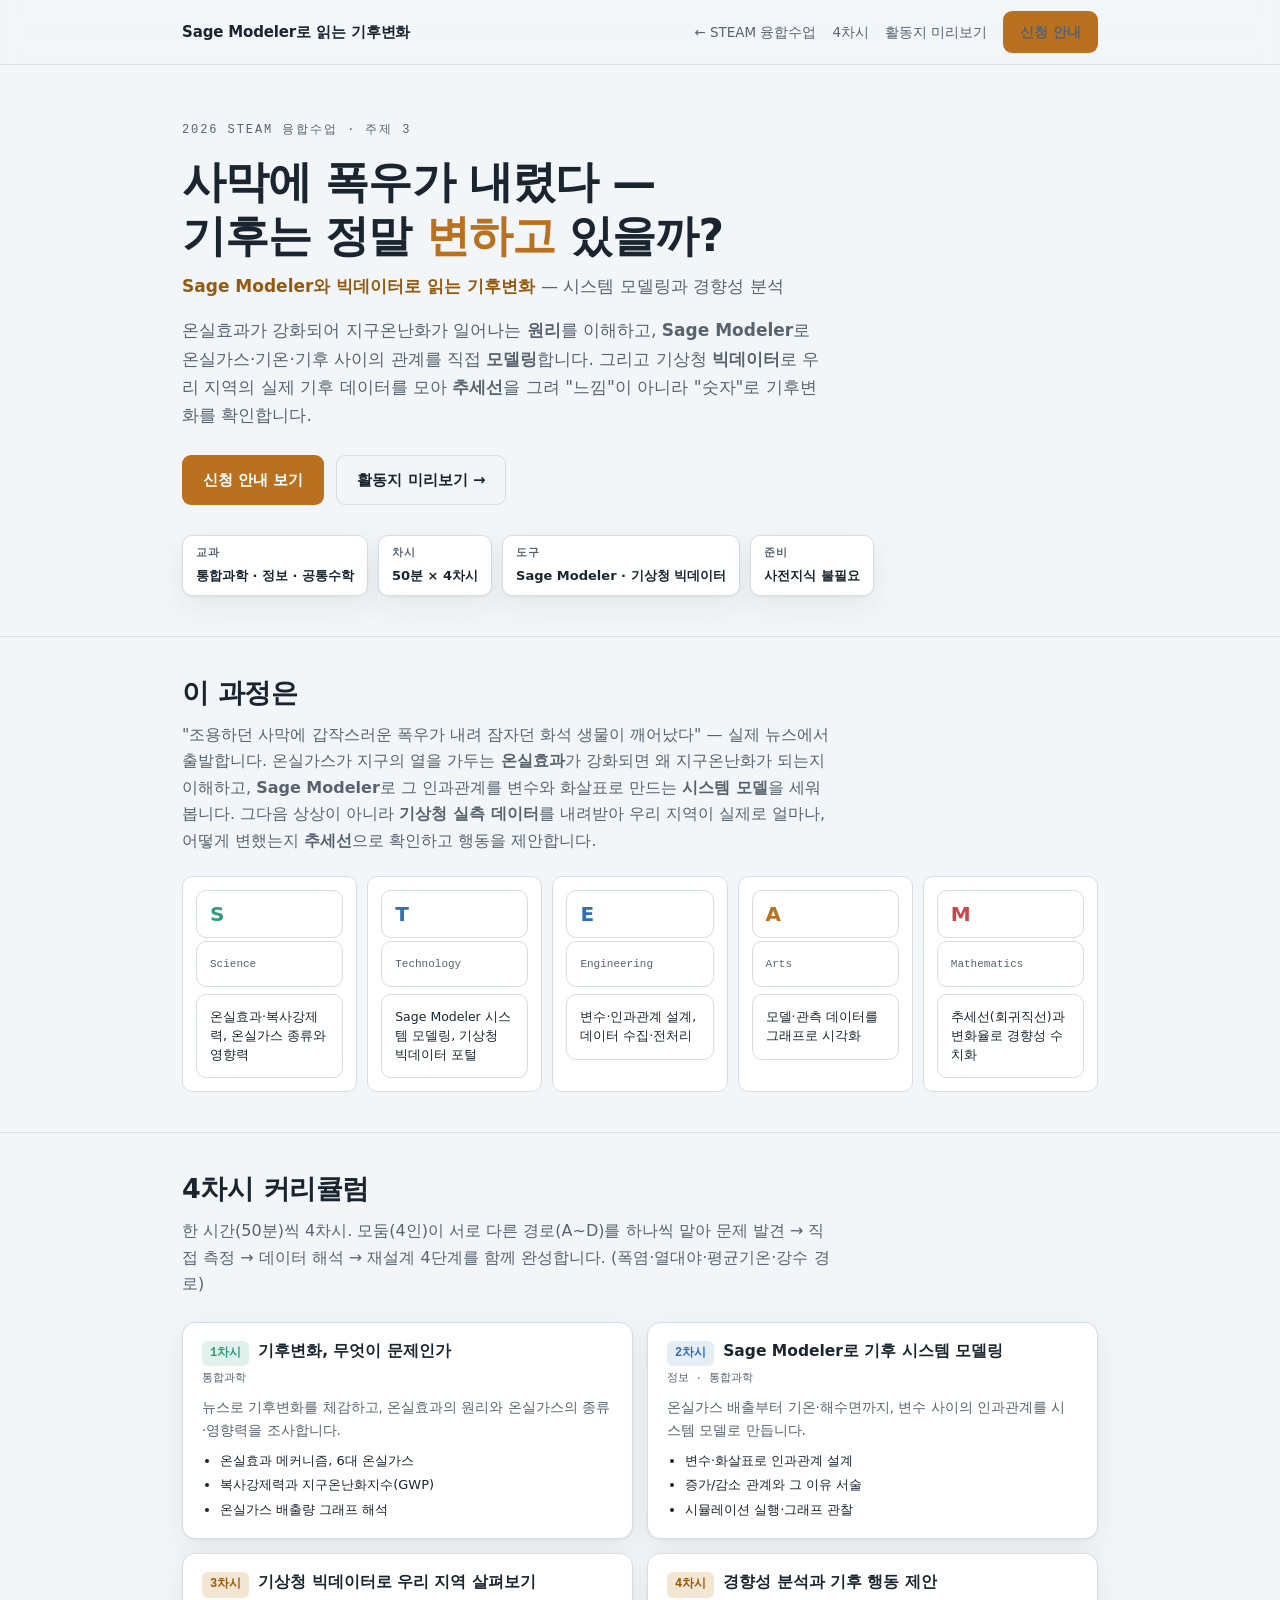
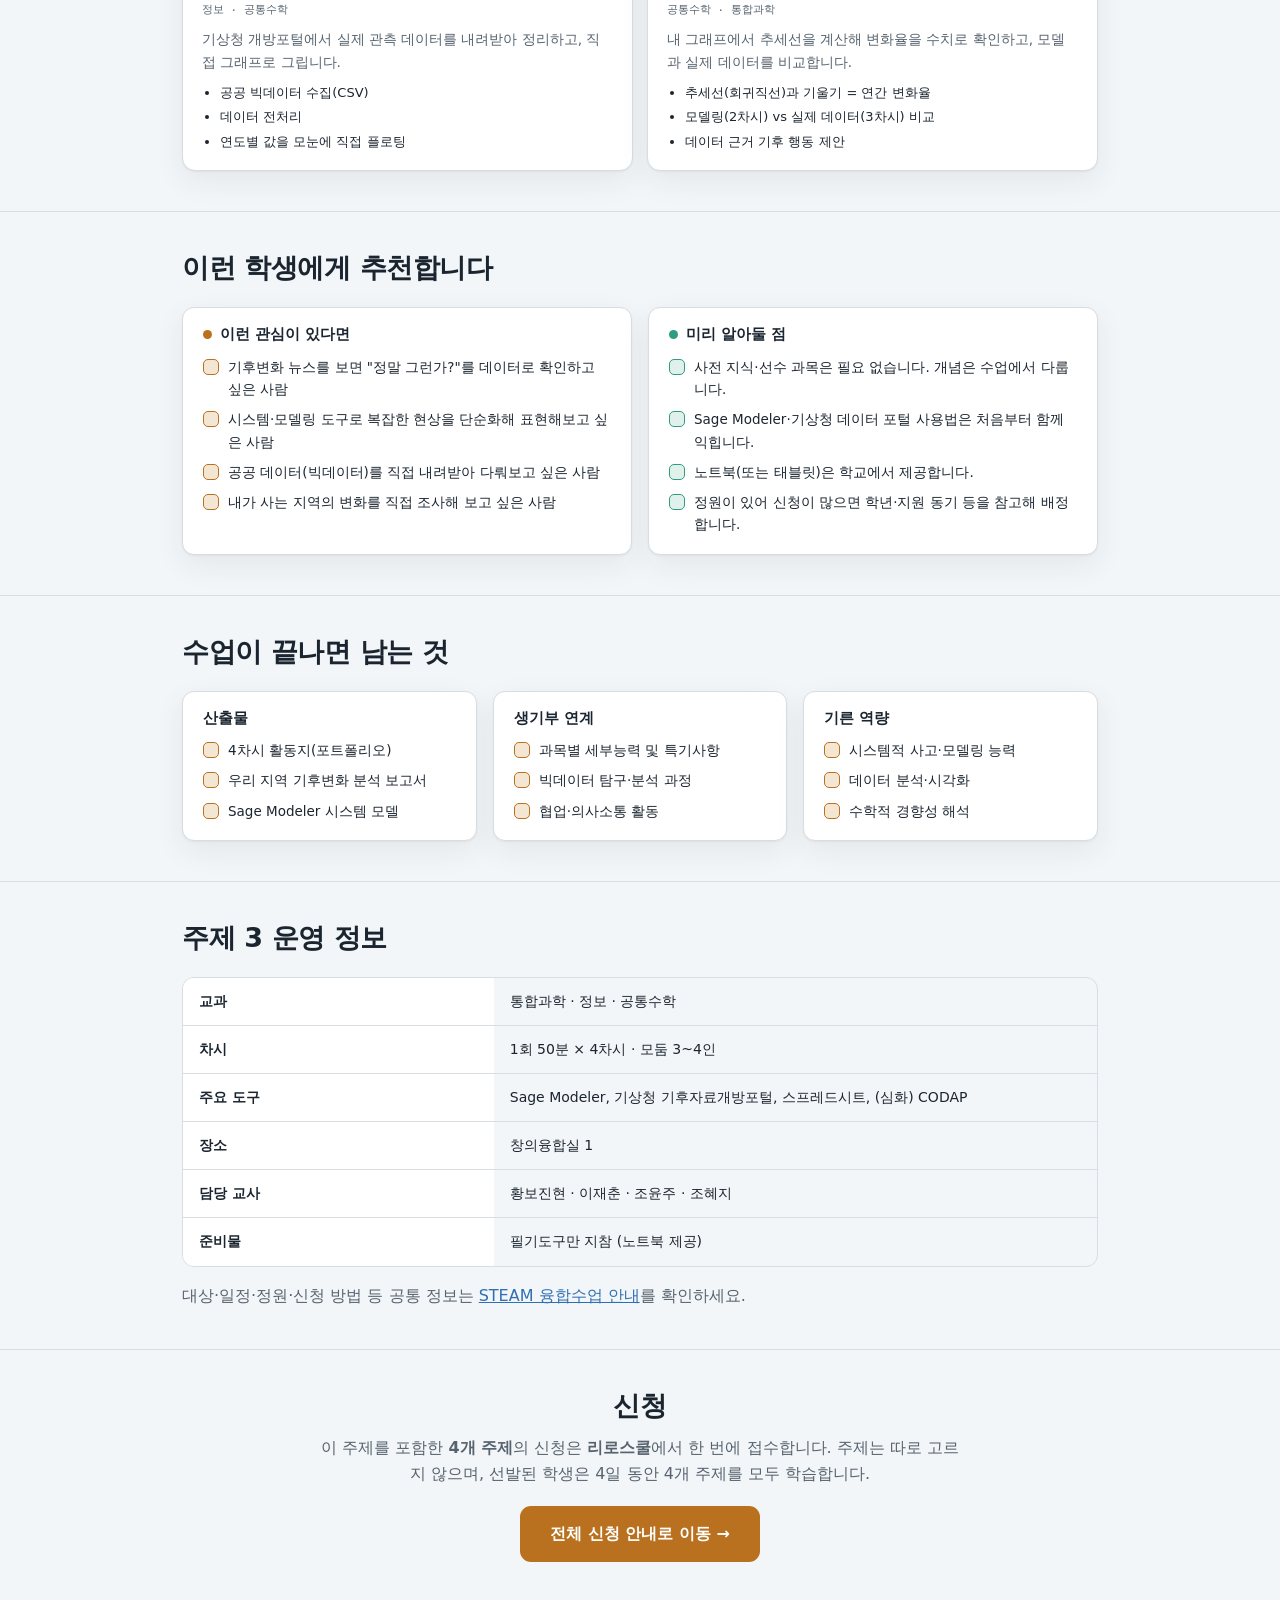
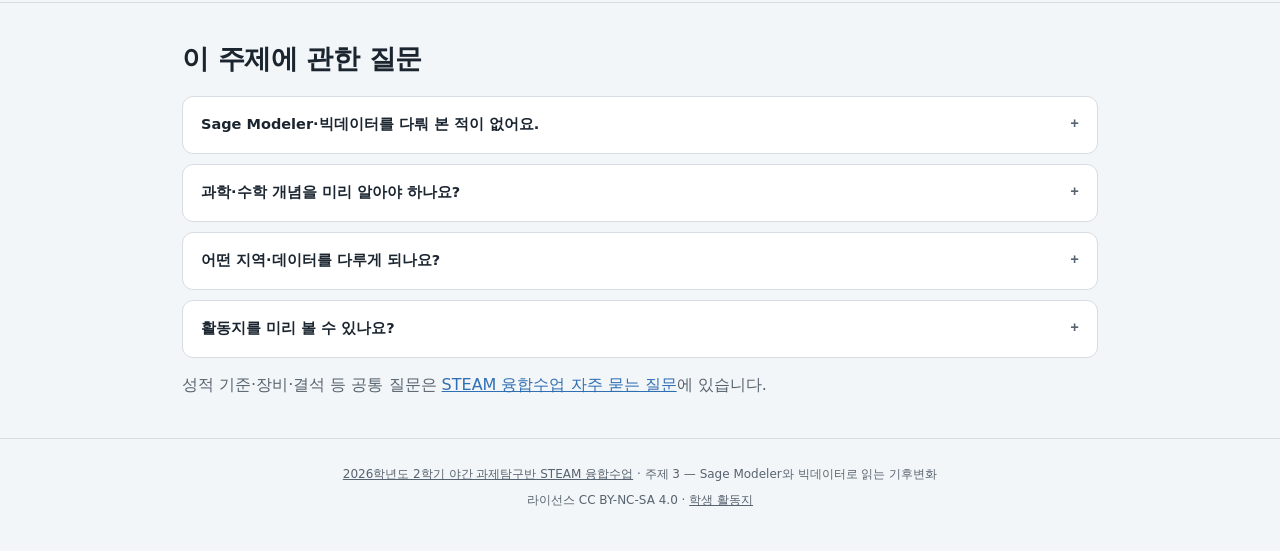
==== commit 9dfa91ed: "허브·주제 소개 페이지를 A~D 4개 반 순환 운영 구조에 맞게 수정(주제 선택제 문구 제거, 수업일 반영) Co-Authored-By: Claude Sonnet 5.5 <nore" ====
--- a/climate-modeling/index.html
+++ b/climate-modeling/index.html
@@ -308,7 +308,7 @@
     <div class="wrap" style="text-align:center">
       <h2>신청</h2>
       <p class="intro" style="margin:12px auto 0">이 주제를 포함한 <b>4개 주제</b>의 신청은
-        <b>리로스쿨</b>에서 한 번에 접수합니다. 지원할 때 희망 주제를 1·2순위로 선택하세요.</p>
+        <b>리로스쿨</b>에서 한 번에 접수합니다. 주제는 따로 고르지 않으며, 선발된 학생은 4일 동안 4개 주제를 모두 학습합니다.</p>
       <a class="cta-big" href="../#apply">전체 신청 안내로 이동 →</a>
     </div>
   </section>
